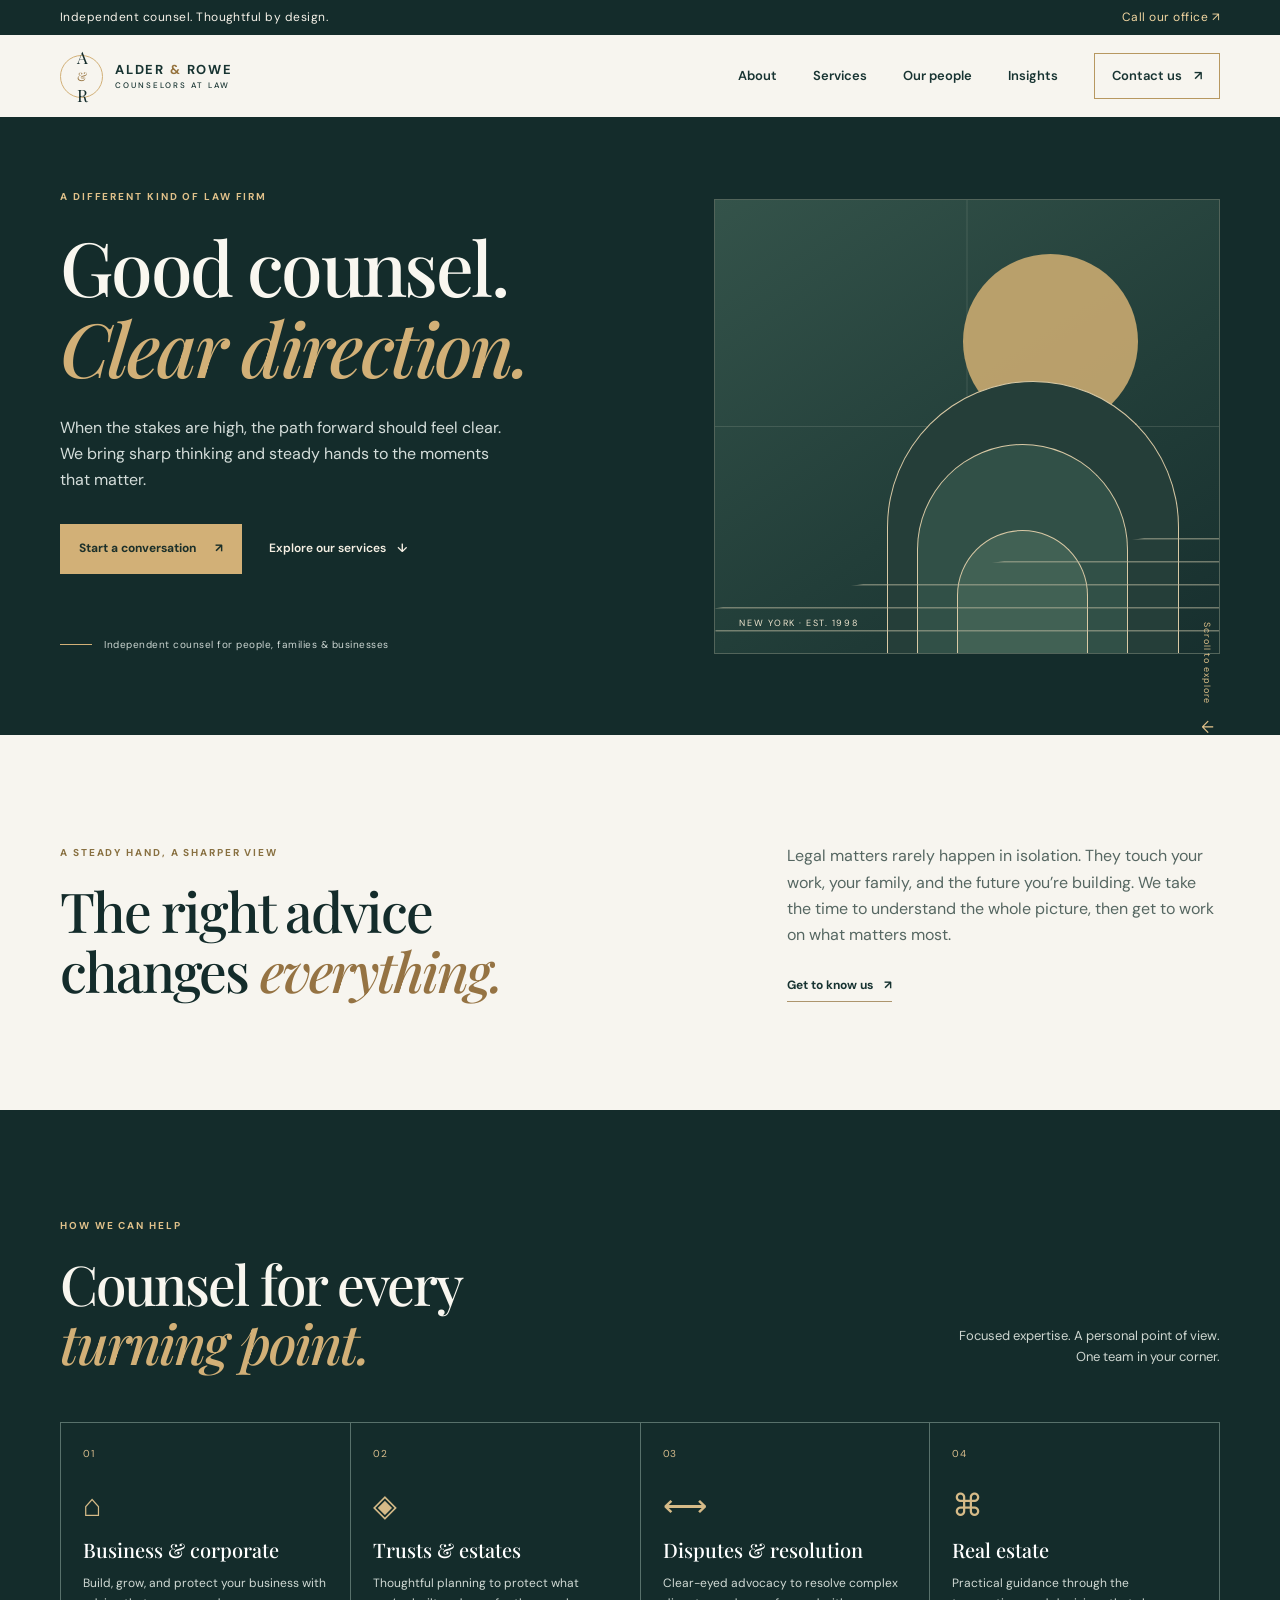
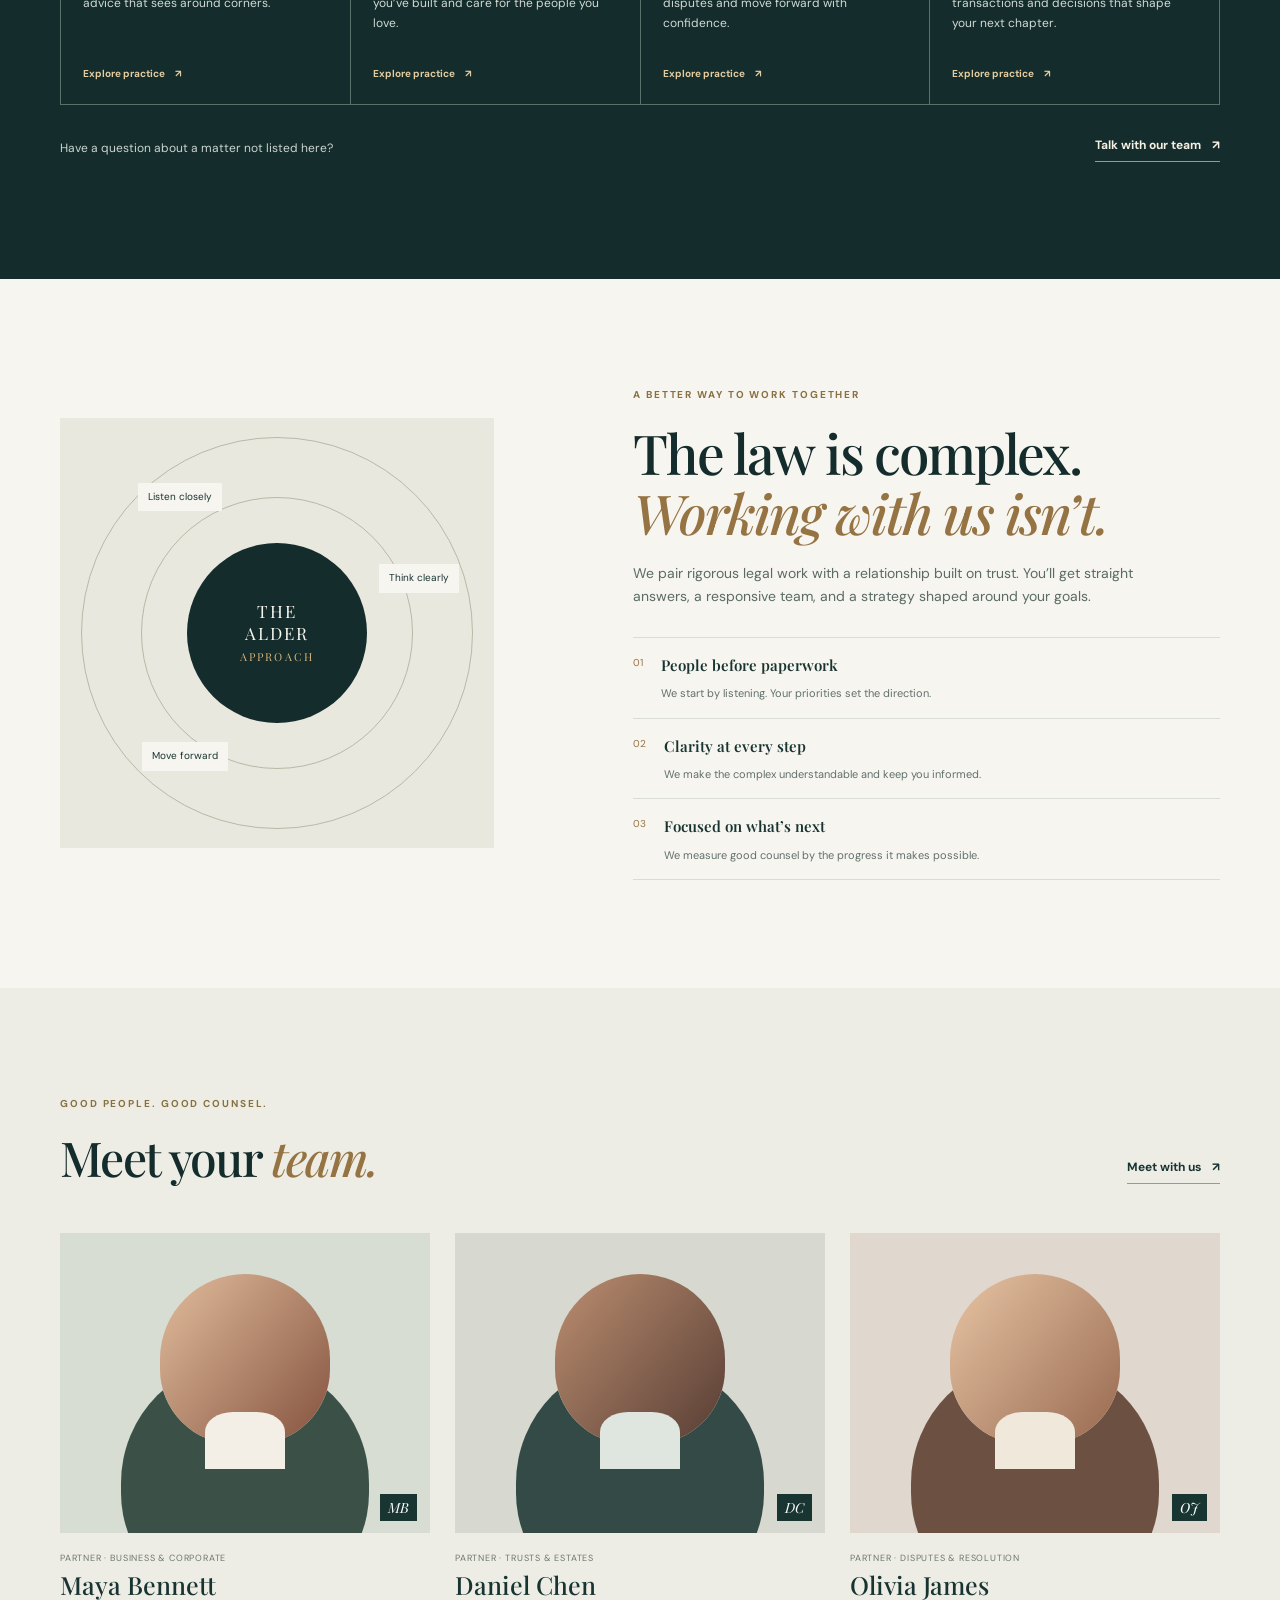
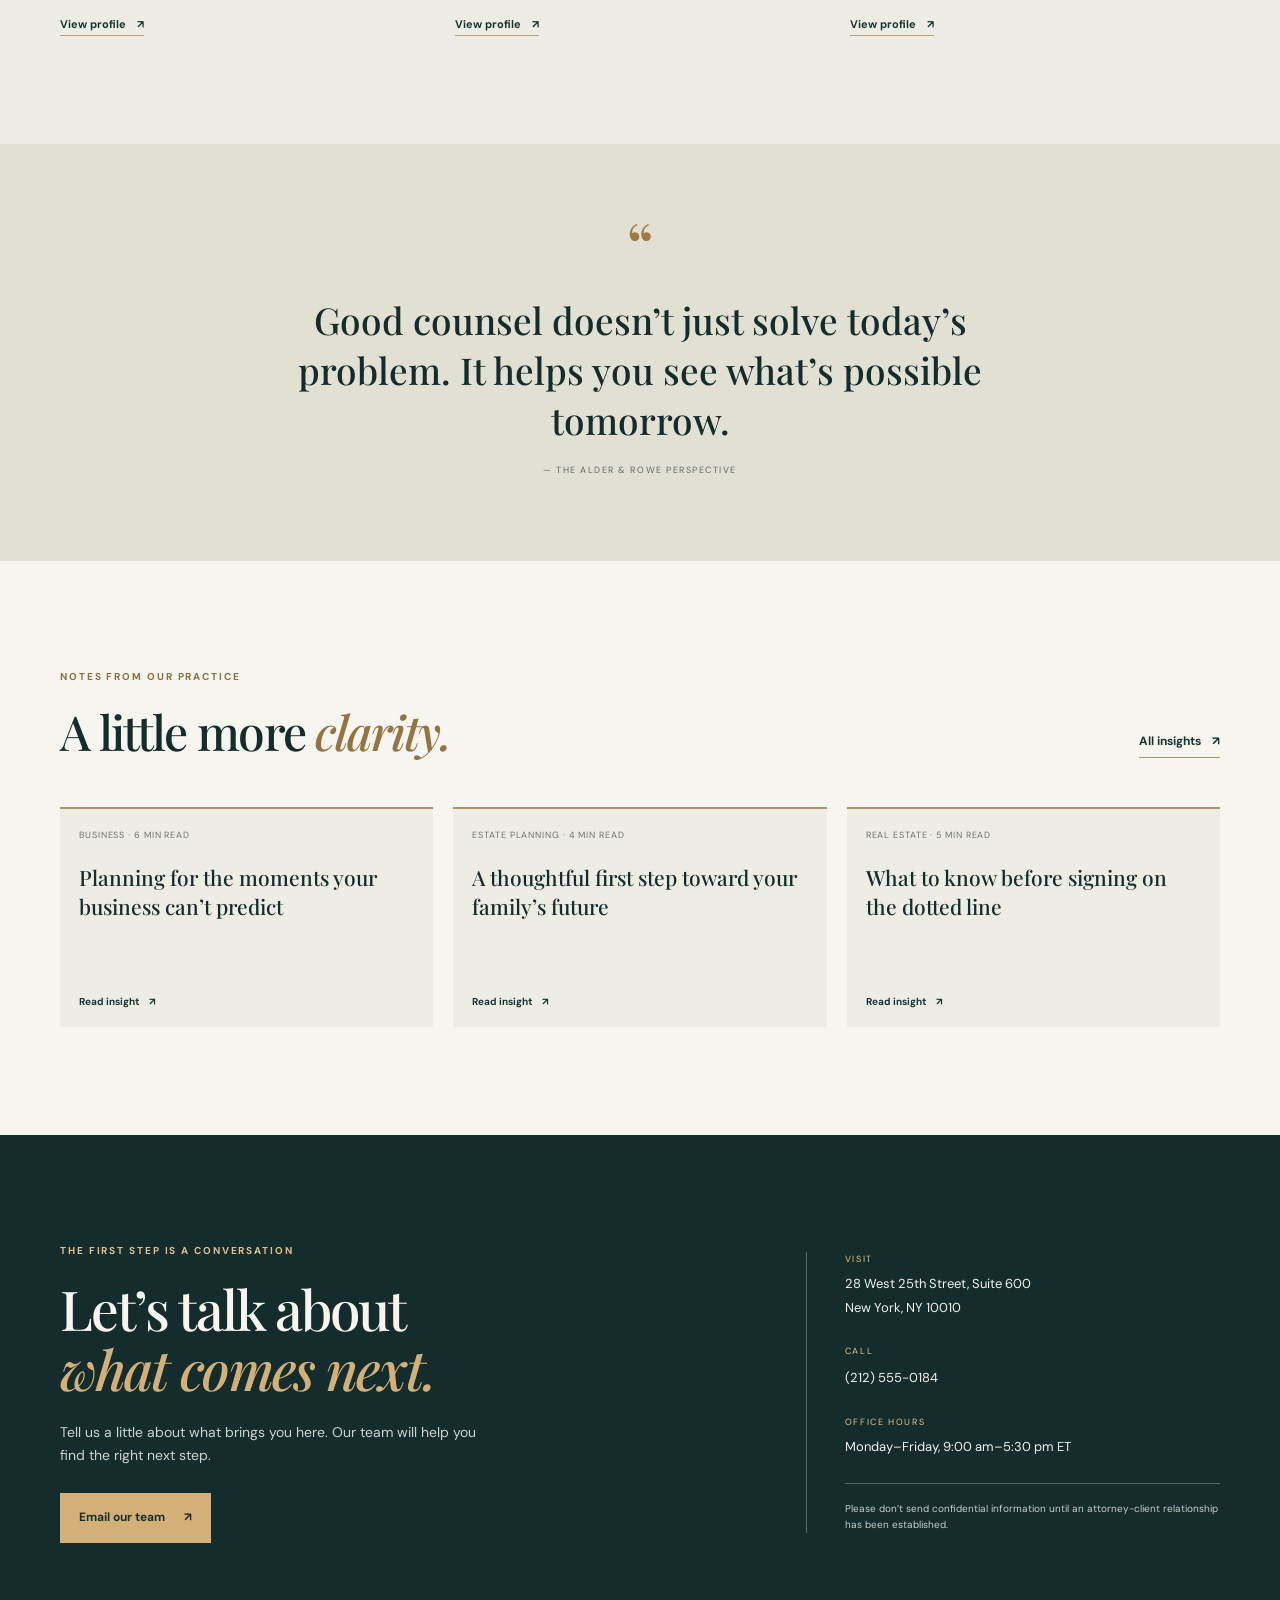
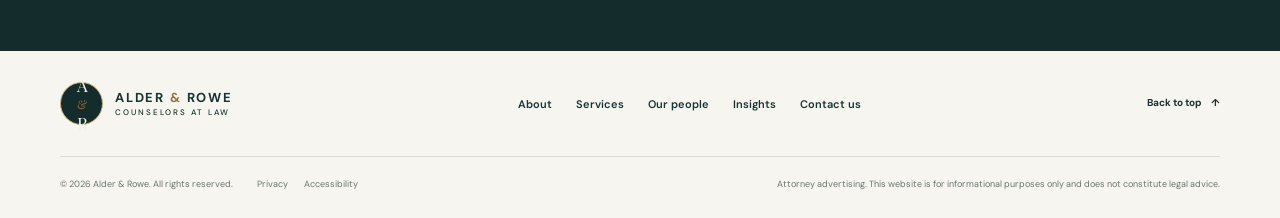
==== index.html @ d783498d "Add files via upload" ====
<!doctype html>
<html lang="en">
<head>
  <meta charset="utf-8">
  <meta name="viewport" content="width=device-width, initial-scale=1">
  <meta name="theme-color" content="#142c2b">
  <meta name="description" content="Alder & Rowe is an independent law firm for people and businesses facing consequential moments.">
  <title>Alder &amp; Rowe | Counsel for what comes next</title>
  <link rel="stylesheet" href="styles.css">
  <script src="script.js" defer></script>
</head>
<body>
  <a class="skip-link" href="#main">Skip to content</a>
  <header class="site-header">
    <div class="topline"><div class="container topline-inner"><span>Independent counsel. Thoughtful by design.</span><a href="tel:+12125550184">Call our office <span aria-hidden="true">↗</span> <span class="sr-only">at (212) 555-0184</span></a></div></div>
    <div class="container nav-wrap">
      <a class="brand" href="#home" aria-label="Alder and Rowe home"><span class="brand-mark" aria-hidden="true">A<span>&amp;</span>R</span><span class="brand-name">ALDER <span>&amp;</span> ROWE<small>COUNSELORS AT LAW</small></span></a>
      <button class="menu-toggle" type="button" aria-expanded="false" aria-controls="primary-nav"><span class="sr-only">Open navigation menu</span><span aria-hidden="true" class="menu-lines"></span></button>
      <nav id="primary-nav" class="primary-nav" aria-label="Main navigation">
        <a href="about.html">About</a><a href="services.html">Services</a><a href="team.html">Our people</a><a href="insights.html">Insights</a><a href="contact.html" class="nav-cta">Contact us <span aria-hidden="true">↗</span></a>
      </nav>
    </div>
  </header>

  <main id="main">
    <section class="hero" id="home" aria-labelledby="hero-title">
      <div class="hero-grain" aria-hidden="true"></div>
      <div class="container hero-grid">
        <div class="hero-copy"><p class="eyebrow light">A different kind of law firm</p><h1 id="hero-title">Good counsel.<br><em>Clear direction.</em></h1><p class="hero-intro">When the stakes are high, the path forward should feel clear. We bring sharp thinking and steady hands to the moments that matter.</p><div class="hero-actions"><a class="button button-gold" href="#contact">Start a conversation <span aria-hidden="true">↗</span></a><a class="text-link light-link" href="#services">Explore our services <span aria-hidden="true">↓</span></a></div><div class="hero-note"><span class="note-rule" aria-hidden="true"></span><span>Independent counsel for people, families &amp; businesses</span></div></div>
        <div class="hero-art" aria-label="Abstract architectural illustration representing a clear path forward" role="img"><div class="art-sun"></div><div class="art-arch arch-one"></div><div class="art-arch arch-two"></div><div class="art-arch arch-three"></div><div class="art-stairs"></div><span class="art-caption">NEW YORK · EST. 1998</span></div>
      </div>
      <a class="scroll-cue" href="#about"><span>Scroll to explore</span><span aria-hidden="true">↓</span></a>
    </section>

    <section class="intro section" id="about" aria-labelledby="about-title"><div class="container intro-grid"><div><p class="eyebrow">A steady hand, a sharper view</p><h2 id="about-title">The right advice changes <em>everything.</em></h2></div><div class="intro-body"><p>Legal matters rarely happen in isolation. They touch your work, your family, and the future you’re building. We take the time to understand the whole picture, then get to work on what matters most.</p><a class="under-link" href="#team">Get to know us <span aria-hidden="true">↗</span></a></div></div></section>

    <section class="services section" id="services" aria-labelledby="services-title"><div class="container"><div class="section-head"><div><p class="eyebrow light">How we can help</p><h2 id="services-title">Counsel for every<br><em>turning point.</em></h2></div><p class="section-side light-muted">Focused expertise. A personal point of view.<br>One team in your corner.</p></div>
      <div class="service-grid">
        <a class="service-card" href="#contact"><span class="service-number">01</span><span class="service-icon" aria-hidden="true">⌂</span><h3>Business &amp; corporate</h3><p>Build, grow, and protect your business with advice that sees around corners.</p><span class="card-link">Explore practice <span aria-hidden="true">↗</span></span></a>
        <a class="service-card" href="#contact"><span class="service-number">02</span><span class="service-icon" aria-hidden="true">◈</span><h3>Trusts &amp; estates</h3><p>Thoughtful planning to protect what you’ve built and care for the people you love.</p><span class="card-link">Explore practice <span aria-hidden="true">↗</span></span></a>
        <a class="service-card" href="#contact"><span class="service-number">03</span><span class="service-icon" aria-hidden="true">⟷</span><h3>Disputes &amp; resolution</h3><p>Clear-eyed advocacy to resolve complex disputes and move forward with confidence.</p><span class="card-link">Explore practice <span aria-hidden="true">↗</span></span></a>
        <a class="service-card" href="#contact"><span class="service-number">04</span><span class="service-icon" aria-hidden="true">⌘</span><h3>Real estate</h3><p>Practical guidance through the transactions and decisions that shape your next chapter.</p><span class="card-link">Explore practice <span aria-hidden="true">↗</span></span></a>
      </div>
      <div class="services-footer"><p>Have a question about a matter not listed here?</p><a class="under-link light-link" href="#contact">Talk with our team <span aria-hidden="true">↗</span></a></div>
    </div></section>

    <section class="approach section" aria-labelledby="approach-title"><div class="container approach-grid"><div class="approach-visual" aria-hidden="true"><div class="approach-circle"><span>THE<br>ALDER<br><em>APPROACH</em></span></div><span class="approach-label label-one">Listen closely</span><span class="approach-label label-two">Think clearly</span><span class="approach-label label-three">Move forward</span></div><div class="approach-copy"><p class="eyebrow">A better way to work together</p><h2 id="approach-title">The law is complex.<br><em>Working with us isn’t.</em></h2><p>We pair rigorous legal work with a relationship built on trust. You’ll get straight answers, a responsive team, and a strategy shaped around your goals.</p><ul class="principles"><li><span>01</span><div><strong>People before paperwork</strong><p>We start by listening. Your priorities set the direction.</p></div></li><li><span>02</span><div><strong>Clarity at every step</strong><p>We make the complex understandable and keep you informed.</p></div></li><li><span>03</span><div><strong>Focused on what’s next</strong><p>We measure good counsel by the progress it makes possible.</p></div></li></ul></div></div></section>

    <section class="team section" id="team" aria-labelledby="team-title"><div class="container"><div class="section-head team-head"><div><p class="eyebrow">Good people. Good counsel.</p><h2 id="team-title">Meet your <em>team.</em></h2></div><a class="under-link" href="#contact">Meet with us <span aria-hidden="true">↗</span></a></div><div class="team-grid">
      <article class="person"><div class="portrait portrait-a" role="img" aria-label="Illustrated portrait of Maya Bennett"><span>MB</span></div><p class="person-role">Partner · Business &amp; Corporate</p><h3>Maya Bennett</h3><a href="mailto:maya@alderrowe.example">View profile <span aria-hidden="true">↗</span></a></article>
      <article class="person"><div class="portrait portrait-b" role="img" aria-label="Illustrated portrait of Daniel Chen"><span>DC</span></div><p class="person-role">Partner · Trusts &amp; Estates</p><h3>Daniel Chen</h3><a href="mailto:daniel@alderrowe.example">View profile <span aria-hidden="true">↗</span></a></article>
      <article class="person"><div class="portrait portrait-c" role="img" aria-label="Illustrated portrait of Olivia James"><span>OJ</span></div><p class="person-role">Partner · Disputes &amp; Resolution</p><h3>Olivia James</h3><a href="mailto:olivia@alderrowe.example">View profile <span aria-hidden="true">↗</span></a></article>
    </div></div></section>

    <section class="quote-band" aria-label="Our perspective"><div class="container quote-inner"><span class="quote-mark" aria-hidden="true">“</span><blockquote>Good counsel doesn’t just solve today’s problem. It helps you see what’s possible tomorrow.</blockquote><p>— THE ALDER &amp; ROWE PERSPECTIVE</p></div></section>

    <section class="insights section" id="insights" aria-labelledby="insights-title"><div class="container"><div class="section-head team-head"><div><p class="eyebrow">Notes from our practice</p><h2 id="insights-title">A little more <em>clarity.</em></h2></div><a class="under-link" href="#contact">All insights <span aria-hidden="true">↗</span></a></div><div class="insight-grid"><article class="insight-card"><span class="insight-tag">BUSINESS · 6 MIN READ</span><h3>Planning for the moments your business can’t predict</h3><a href="#contact" aria-label="Read: Planning for the moments your business can’t predict">Read insight <span aria-hidden="true">↗</span></a></article><article class="insight-card"><span class="insight-tag">ESTATE PLANNING · 4 MIN READ</span><h3>A thoughtful first step toward your family’s future</h3><a href="#contact" aria-label="Read: A thoughtful first step toward your family’s future">Read insight <span aria-hidden="true">↗</span></a></article><article class="insight-card"><span class="insight-tag">REAL ESTATE · 5 MIN READ</span><h3>What to know before signing on the dotted line</h3><a href="#contact" aria-label="Read: What to know before signing on the dotted line">Read insight <span aria-hidden="true">↗</span></a></article></div></div></section>

    <section class="contact section" id="contact" aria-labelledby="contact-title"><div class="container contact-grid"><div><p class="eyebrow light">The first step is a conversation</p><h2 id="contact-title">Let’s talk about<br><em>what comes next.</em></h2><p class="contact-copy">Tell us a little about what brings you here. Our team will help you find the right next step.</p><a class="button button-gold" href="mailto:hello@alderrowe.example">Email our team <span aria-hidden="true">↗</span></a></div><div class="contact-details"><div><span class="detail-label">VISIT</span><address>28 West 25th Street, Suite 600<br>New York, NY 10010</address></div><div><span class="detail-label">CALL</span><a href="tel:+12125550184">(212) 555-0184</a></div><div><span class="detail-label">OFFICE HOURS</span><p>Monday–Friday, 9:00 am–5:30 pm ET</p></div><p class="contact-note">Please don’t send confidential information until an attorney-client relationship has been established.</p></div></div></section>
  </main>

  <footer class="footer"><div class="container footer-main"><a class="brand footer-brand" href="index.html" aria-label="Alder and Rowe home"><span class="brand-mark" aria-hidden="true">A<span>&amp;</span>R</span><span class="brand-name">ALDER <span>&amp;</span> ROWE<small>COUNSELORS AT LAW</small></span></a><nav aria-label="Footer navigation"><a href="about.html">About</a><a href="services.html">Services</a><a href="team.html">Our people</a><a href="insights.html">Insights</a><a href="contact.html">Contact us</a></nav><a class="back-top" href="#home">Back to top <span aria-hidden="true">↑</span></a></div><div class="container footer-bottom"><p>© <span id="year">2026</span> Alder &amp; Rowe. All rights reserved.</p><div><a href="contact.html">Privacy</a><a href="contact.html">Accessibility</a></div><p class="disclaimer">Attorney advertising. This website is for informational purposes only and does not constitute legal advice.</p></div></footer>
</body>
</html>
---- styles.css ----
@import url('https://fonts.googleapis.com/css2?family=DM+Sans:wght@400;500;600;700&family=Playfair+Display:ital,wght@0,500;0,600;0,700;1,500;1,600&display=swap');
:root{--ink:#183432;--deep:#142c2b;--deep2:#1c3a37;--gold:#d2b077;--paper:#f7f5ef;--white:#fff;--muted:#5f716d;--line:#d9ddd5;--serif:'Playfair Display',Georgia,serif;--sans:'DM Sans',Arial,sans-serif;--content:1160px}
*{box-sizing:border-box}html{scroll-behavior:smooth;scroll-padding-top:94px}body{margin:0;background:var(--paper);color:var(--ink);font:16px/1.65 var(--sans);-webkit-font-smoothing:antialiased}a{color:inherit;text-decoration:none}button,a{-webkit-tap-highlight-color:transparent}a:focus-visible,button:focus-visible{outline:3px solid #a57328;outline-offset:4px}::selection{background:#d2b077;color:#142c2b}.container{width:min(var(--content),calc(100% - 64px));margin-inline:auto}.sr-only{position:absolute;width:1px;height:1px;padding:0;margin:-1px;overflow:hidden;clip:rect(0,0,0,0);white-space:nowrap;border:0}.skip-link{position:fixed;top:8px;left:8px;z-index:100;background:#fff;color:var(--deep);padding:12px 18px;transform:translateY(-150%);font-weight:700}.skip-link:focus{transform:none}
.site-header{position:relative;z-index:5;background:var(--paper)}.topline{background:var(--deep);color:#f5f1e8;font-size:12px;letter-spacing:.04em}.topline-inner{min-height:35px;display:flex;align-items:center;justify-content:space-between}.topline a{color:#f0d5a0}.nav-wrap{display:flex;align-items:center;justify-content:space-between;min-height:82px}.brand{display:flex;align-items:center;gap:12px}.brand-mark{width:43px;height:43px;border:1px solid var(--gold);border-radius:50%;display:grid;place-content:center;font:17px var(--serif);color:var(--deep);letter-spacing:-2px}.brand-mark span{color:#96733e;font-size:12px}.brand-name{font-size:13px;letter-spacing:.14em;font-weight:700;line-height:1.4}.brand-name>span{color:#96733e}.brand-name small{display:block;font-size:8px;letter-spacing:.25em;font-weight:500}.primary-nav{display:flex;align-items:center;gap:36px;font-size:13px;font-weight:600}.primary-nav a:not(.nav-cta):hover,.footer nav a:hover,.footer-bottom a:hover{color:#866431}.nav-cta{border:1px solid #b79860;padding:11px 17px}.nav-cta span{margin-left:9px}.menu-toggle{display:none}
.hero{position:relative;overflow:hidden;background:var(--deep);color:#f9f7f0;min-height:610px}.hero-grid{min-height:610px;display:grid;grid-template-columns:1fr .9fr;align-items:center;gap:8%}.hero-copy{padding:72px 0 82px;position:relative;z-index:1}.eyebrow{margin:0 0 20px;text-transform:uppercase;letter-spacing:.19em;font-size:10px;font-weight:700;color:#887041}.eyebrow.light{color:#e0c18a}.hero h1,.section h2,.contact h2{font:500 clamp(44px,6vw,75px)/1.08 var(--serif);letter-spacing:-.035em;margin:0}.hero h1 em,.section h2 em,.contact h2 em{color:var(--gold);font-weight:500}.hero-intro{max-width:450px;color:#d4ddda;font-size:16px;margin:27px 0 30px}.hero-actions{display:flex;align-items:center;gap:27px;flex-wrap:wrap}.button{min-height:50px;padding:13px 19px;display:inline-flex;align-items:center;justify-content:center;gap:19px;font-size:12px;font-weight:700;transition:transform .2s,background .2s}.button:hover{transform:translateY(-2px)}.button-gold{background:var(--gold);color:#1c302a}.button-gold:hover{background:#e1c791}.text-link{font-size:12px;font-weight:600}.text-link span,.under-link span{margin-left:8px}.light-link{color:#f6f0e4}.hero-note{display:flex;align-items:center;gap:12px;margin-top:63px;font-size:10px;color:#ccd6d2;letter-spacing:.05em}.note-rule{width:32px;height:1px;background:var(--gold)}.hero-art{height:455px;position:relative;overflow:hidden;background:linear-gradient(147deg,#34534a,#223e39 58%,#172f2e);border:1px solid #52645a}.hero-art:before{content:"";position:absolute;inset:0;background:linear-gradient(90deg,transparent 49.8%,#bac2b3 50%,transparent 50.2%),linear-gradient(0deg,transparent 49.8%,#bac2b3 50%,transparent 50.2%);opacity:.18}.art-sun{position:absolute;width:175px;height:175px;border-radius:50%;background:#c9aa71;right:16%;top:12%;opacity:.9}.art-arch{position:absolute;bottom:-12%;border:1px solid #d9c9a5;border-bottom:0;border-radius:180px 180px 0 0}.arch-one{width:58%;height:72%;right:8%;background:#253e39}.arch-two{width:42%;height:58%;right:18%;background:#315047}.arch-three{width:26%;height:39%;right:26%;background:#416154}.art-stairs{position:absolute;bottom:0;left:0;width:100%;height:28%;background:repeating-linear-gradient(0deg,transparent 0 21px,#b8b69d 22px 23px);clip-path:polygon(0 65%,100% 0,100% 100%,0 100%);opacity:.55}.art-caption{position:absolute;bottom:22px;left:24px;font-size:9px;letter-spacing:.17em;color:#eee5cf}.scroll-cue{position:absolute;right:calc((100% - min(var(--content),calc(100% - 64px)))/2);bottom:0;display:flex;gap:16px;align-items:center;writing-mode:vertical-rl;font-size:9px;letter-spacing:.1em;color:#e0c18a}.scroll-cue span:last-child{font-size:16px}
.section{padding:108px 0}.intro-grid{display:grid;grid-template-columns:1fr .75fr;gap:13%;align-items:center}.section h2,.contact h2{font-size:clamp(36px,4.4vw,55px);color:var(--deep)}.intro h2{max-width:520px}.intro h2 em,.approach h2 em,.team h2 em,.insights h2 em{color:#957343}.intro-body p{color:#566762;margin:0 0 22px;max-width:480px}.under-link{display:inline-block;border-bottom:1px solid #ad956d;padding-bottom:5px;font-size:12px;font-weight:700}.under-link:hover{color:#805c27}.services{background:var(--deep);color:#f8f6ef}.section-head{display:flex;justify-content:space-between;align-items:end;margin-bottom:49px}.services h2{color:#f8f6ef}.section-side{font-size:13px;text-align:right;margin:0 0 5px}.light-muted{color:#ced6d0}.service-grid{display:grid;grid-template-columns:repeat(4,1fr);border-top:1px solid #58716b;border-left:1px solid #58716b}.service-card{min-height:282px;padding:23px 22px 21px;border-right:1px solid #58716b;border-bottom:1px solid #58716b;display:flex;flex-direction:column;transition:background .2s}.service-card:hover{background:#1b3b37}.service-number{font-size:10px;color:#d9bd8d;letter-spacing:.08em}.service-icon{font:31px var(--serif);color:#d6bb88;margin:20px 0 13px}.service-card h3{font:500 20px/1.3 var(--serif);margin:0 0 11px;color:#fff}.service-card p{font-size:12px;line-height:1.65;color:#d1dad5;margin:0 0 18px}.card-link{margin-top:auto;font-size:10px;font-weight:700;color:#e3cc9f}.card-link span{margin-left:8px}.services-footer{display:flex;align-items:center;justify-content:space-between;padding-top:22px}.services-footer p{font-size:12px;color:#cbd5d0}.approach-grid{display:grid;grid-template-columns:.85fr 1.15fr;gap:12%;align-items:center}.approach-visual{height:430px;position:relative;display:grid;place-items:center;background:#e9e8de;overflow:hidden}.approach-visual:before,.approach-visual:after{content:"";position:absolute;width:390px;height:390px;border:1px solid #b7b9a7;border-radius:50%}.approach-visual:after{width:270px;height:270px}.approach-circle{width:180px;height:180px;border-radius:50%;background:var(--deep);color:#f8f6ef;display:grid;place-items:center;text-align:center;font:17px/1.25 var(--serif);letter-spacing:.12em;z-index:1}.approach-circle em{font-size:11px;letter-spacing:.2em;color:var(--gold);font-style:normal}.approach-label{position:absolute;background:var(--paper);padding:6px 10px;font-size:10px;z-index:2}.label-one{top:15%;left:18%}.label-two{top:34%;right:8%}.label-three{bottom:18%;left:19%}.approach-copy>p:not(.eyebrow){color:#5a6b66;font-size:14px;max-width:500px;margin:20px 0 29px}.principles{padding:0;margin:0;list-style:none;border-top:1px solid var(--line)}.principles li{display:flex;gap:18px;padding:15px 0;border-bottom:1px solid var(--line)}.principles li>span{font-size:10px;color:#967343;padding-top:2px}.principles strong{font:600 15px var(--serif)}.principles p{font-size:11px;color:#61716c;margin:5px 0 0}.team{background:#eeede5}.team-head{align-items:end}.team-head h2{font-size:48px}.team-grid{display:grid;grid-template-columns:repeat(3,1fr);gap:25px}.portrait{height:300px;position:relative;overflow:hidden;display:grid;place-items:center}.portrait:before{content:"";position:absolute;width:170px;height:170px;left:calc(50% - 85px);top:41px;border-radius:50% 50% 44% 44%;background:linear-gradient(135deg,#ddb796,#9a6850);box-shadow:0 124px 0 39px #28403c}.portrait:after{content:"";position:absolute;width:80px;height:57px;left:calc(50% - 40px);top:179px;border-radius:35% 35% 0 0;background:#f0e2d1}.portrait span{position:absolute;bottom:12px;right:13px;font:italic 14px var(--serif);z-index:1;color:#fff;background:#193532;padding:4px 8px}.portrait-a{background:#d7ddd3}.portrait-a:before{background:linear-gradient(130deg,#e2bd9d,#84523e);box-shadow:0 124px 0 39px #3b5148}.portrait-a:after{background:#f3eee6}.portrait-b{background:#d7d8cf}.portrait-b:before{background:linear-gradient(130deg,#bc8e70,#573d34);box-shadow:0 124px 0 39px #344a46}.portrait-b:after{background:#dfe5df}.portrait-c{background:#e0d8ce}.portrait-c:before{background:linear-gradient(130deg,#e7c4a4,#98694f);box-shadow:0 124px 0 39px #6c5143}.portrait-c:after{background:#f1e8dc}.person-role{margin:18px 0 2px;text-transform:uppercase;font-size:9px;letter-spacing:.09em;color:#6b7770}.person h3{font:500 25px var(--serif);margin:0 0 9px}.person>a{font-size:11px;font-weight:700;border-bottom:1px solid #b7a27e;padding-bottom:4px}.person>a span{padding-left:8px}.quote-band{background:#e2dfd3;padding:74px 0;text-align:center}.quote-inner{max-width:760px}.quote-mark{font:68px/.8 var(--serif);color:#9d7a43}.quote-band blockquote{font:500 clamp(25px,3vw,37px)/1.35 var(--serif);margin:13px auto 19px;color:var(--deep)}.quote-band p{font-size:9px;letter-spacing:.17em;color:#5a6d65}.insight-grid{display:grid;grid-template-columns:repeat(3,1fr);gap:20px}.insight-card{min-height:220px;border-top:2px solid #ad956d;padding:19px 19px 16px;background:#eeede5;display:flex;flex-direction:column}.insight-tag{font-size:9px;letter-spacing:.1em;color:#69766e}.insight-card h3{font:500 21px/1.35 var(--serif);margin:21px 0;color:var(--deep)}.insight-card a{font-size:10px;font-weight:700;margin-top:auto}.insight-card a span{padding-left:8px}.contact{background:var(--deep);color:#f7f5ee}.contact-grid{display:grid;grid-template-columns:1.15fr .85fr;gap:16%;align-items:center}.contact h2{color:#f7f5ee}.contact-copy{max-width:420px;color:#ccd5d0;font-size:14px;margin:23px 0 26px}.contact-details{border-left:1px solid #536b64;padding-left:38px}.contact-details>div{margin:0 0 25px}.detail-label{display:block;color:#e1c28c;font-size:9px;letter-spacing:.18em;margin-bottom:5px}.contact-details address,.contact-details p,.contact-details a{font-style:normal;color:#f4f3eb;font-size:13px;line-height:1.8}.contact-details p{margin:0}.contact-note{border-top:1px solid #536b64;padding-top:17px!important;color:#c5d0c9!important;font-size:10px!important;line-height:1.6!important}.footer{background:#f7f5ef}.footer-main{min-height:106px;display:flex;align-items:center;justify-content:space-between;border-bottom:1px solid var(--line)}.footer-brand .brand-mark{background:var(--deep);color:#f5f0e6}.footer nav{display:flex;gap:24px;font-size:11px;font-weight:600}.back-top{font-size:10px;font-weight:700}.back-top span{padding-left:7px}.footer-bottom{padding:20px 0 26px;display:flex;align-items:center;gap:24px;flex-wrap:wrap;font-size:9px;color:#68756e}.footer-bottom p{margin:0}.footer-bottom>div{display:flex;gap:16px}.disclaimer{margin-left:auto!important;text-align:right;max-width:470px}
@media(max-width:900px){.container{width:min(100% - 44px,var(--content))}.primary-nav{gap:19px}.hero-grid{gap:5%}.hero-art{height:390px}.service-grid{grid-template-columns:repeat(2,1fr)}.approach-grid{gap:7%}.team-grid{gap:16px}.portrait{height:250px}.contact-grid{gap:8%}.footer nav{gap:14px}.scroll-cue{right:22px}}
@media(max-width:700px){html{scroll-padding-top:74px}.container{width:calc(100% - 40px)}.topline-inner{min-height:32px;font-size:10px}.nav-wrap{min-height:70px}.brand-mark{width:38px;height:38px}.menu-toggle{display:grid;place-items:center;width:44px;height:44px;border:1px solid #a9946d;background:transparent;color:var(--deep);cursor:pointer}.menu-lines,.menu-lines:before,.menu-lines:after{display:block;width:18px;height:2px;background:currentColor;position:relative}.menu-lines:before,.menu-lines:after{content:"";position:absolute;left:0}.menu-lines:before{top:-6px}.menu-lines:after{top:6px}.menu-toggle[aria-expanded=true] .menu-lines{background:transparent}.menu-toggle[aria-expanded=true] .menu-lines:before{top:0;transform:rotate(45deg)}.menu-toggle[aria-expanded=true] .menu-lines:after{top:0;transform:rotate(-45deg)}.primary-nav{display:none;position:absolute;top:100%;left:0;right:0;background:var(--paper);padding:15px 20px 22px;box-shadow:0 10px 15px #142c2b20;align-items:stretch;gap:0}.primary-nav.open{display:flex;flex-direction:column}.primary-nav a{padding:12px 5px;border-bottom:1px solid var(--line)}.primary-nav .nav-cta{border:1px solid #b79860;padding:11px 13px;margin-top:12px}.hero{min-height:auto}.hero-grid{display:flex;flex-direction:column;align-items:stretch;gap:0;padding-bottom:44px}.hero-copy{padding:65px 0 32px}.hero h1{font-size:clamp(47px,12vw,67px)}.hero-intro{font-size:14px;max-width:440px}.hero-note{margin-top:38px}.hero-art{height:300px;margin-right:13px}.scroll-cue{display:none}.section{padding:74px 0}.intro-grid,.approach-grid,.contact-grid{grid-template-columns:1fr;gap:30px}.intro h2{max-width:430px}.section-head{align-items:start;gap:18px;flex-direction:column;margin-bottom:35px}.section-side{text-align:left}.service-grid{grid-template-columns:1fr 1fr}.service-card{min-height:260px;padding:18px 14px}.service-card h3{font-size:18px}.service-card p{font-size:11px}.services-footer{align-items:flex-start;gap:12px;flex-direction:column}.approach-visual{height:320px}.approach-visual:before{width:320px;height:320px}.approach-visual:after{width:230px;height:230px}.approach-circle{width:155px;height:155px}.approach-copy h2 br{display:none}.team-head{flex-direction:row;align-items:end}.team-head h2{font-size:39px}.team-grid{grid-template-columns:1fr;gap:30px}.portrait{height:320px}.person-role{margin-top:13px}.quote-band{padding:55px 0}.insight-grid{grid-template-columns:1fr}.insight-card{min-height:190px}.contact-details{padding-left:20px}.footer-main{padding:24px 0;align-items:flex-start;gap:22px;flex-wrap:wrap}.footer nav{order:3;width:100%;display:grid;grid-template-columns:repeat(3,1fr);gap:14px}.back-top{margin-left:auto}.footer-bottom{gap:12px}.disclaimer{margin-left:0!important;text-align:left;max-width:none;width:100%}}
@media(max-width:390px){.topline-inner>span{max-width:195px}.brand-name{font-size:11px}.hero-actions{gap:18px}.button{padding:12px 14px}.service-grid{grid-template-columns:1fr}.service-card{min-height:220px}.team-head{flex-direction:column;align-items:flex-start}.portrait{height:270px}}
@media(prefers-reduced-motion:reduce){*,*::before,*::after{scroll-behavior:auto!important;animation-duration:.01ms!important;animation-iteration-count:1!important;transition-duration:.01ms!important}}
.page-hero{background:var(--deep);color:#f8f6ef;padding:76px 0 82px;position:relative;overflow:hidden}.page-hero:after{content:"";position:absolute;width:380px;height:380px;border:1px solid #52645a;border-radius:50%;right:8%;top:-115px;box-shadow:0 0 0 45px #142c2b,0 0 0 46px #52645a,0 0 0 90px #142c2b,0 0 0 91px #52645a;opacity:.6}.page-hero-inner{position:relative;z-index:1}.page-hero h1{font:500 clamp(43px,6vw,70px)/1.08 var(--serif);letter-spacing:-.03em;margin:0;max-width:750px}.page-hero h1 em{color:var(--gold);font-weight:500}.page-hero-inner>p:last-child{font-size:15px;color:#d4ddda;max-width:540px;margin:20px 0 0}.page-content{padding-top:85px}.page-lead{display:grid;grid-template-columns:.8fr 1fr 1.2fr;gap:32px;margin-bottom:54px;align-items:start}.page-lead .eyebrow{margin-top:10px}.page-lead h2{font:500 clamp(30px,3.6vw,43px)/1.15 var(--serif);letter-spacing:-.025em;margin:0;color:var(--deep)}.page-lead h2 em{color:#957343}.page-lead>div p{font-size:13px;color:#566762;margin:0 0 14px}.detail-grid{display:grid;grid-template-columns:repeat(3,1fr);gap:18px;margin-bottom:66px}.detail-card{padding:25px 24px 28px;background:#eeede5;border-top:2px solid #ad956d}.detail-number{font-size:10px;letter-spacing:.1em;color:#8d6b3a}.detail-card h3,.contact-methods h3{font:500 22px var(--serif);margin:17px 0 9px}.detail-card p{font-size:12px;color:#596a64;margin:0}.page-callout{background:var(--deep);color:#f8f6ef;padding:34px 38px;display:flex;align-items:center;justify-content:space-between;gap:25px;margin-top:66px}.page-callout .eyebrow{margin-bottom:10px}.page-callout h2{font:500 clamp(26px,3.4vw,37px)/1.2 var(--serif);margin:0;color:#f8f6ef}.practice-list{border-top:1px solid #c9cfc7}.practice-row{display:grid;grid-template-columns:42px 1fr auto;gap:23px;padding:29px 0;border-bottom:1px solid #c9cfc7;align-items:start}.practice-row h3{font:500 25px var(--serif);color:var(--deep);margin:0 0 10px}.practice-row p,.practice-row li{font-size:12px;color:#596a64}.practice-row p{max-width:720px;margin:0 0 10px}.practice-row ul{margin:0;padding-left:18px;columns:2;max-width:760px}.practice-row li{padding:3px 10px 3px 0}.practice-row .under-link{margin-top:4px;white-space:nowrap}.practice-note{margin:26px 0 0;color:#596a64;font-size:11px}.team-detail-grid{display:grid;grid-template-columns:1fr 1fr;gap:45px 28px}.team-detail{display:grid;grid-template-columns:.82fr 1.18fr;gap:22px;align-items:start}.team-detail .portrait{height:250px}.team-detail-copy .person-role{margin-top:3px}.team-detail-copy h3{font:500 25px var(--serif);margin:5px 0 12px}.team-detail-copy>p:not(.person-role){font-size:11px;color:#596a64;margin:0 0 12px}.team-detail-copy .under-link{margin-top:4px}.article-list{border-top:1px solid #c9cfc7}.insight-article{padding:31px 0 35px;border-bottom:1px solid #c9cfc7;max-width:870px}.article-meta{display:flex;justify-content:space-between;color:#6b7770;font-size:9px;letter-spacing:.12em}.article-article h3,.insight-article h3{font:500 clamp(23px,3vw,32px)/1.3 var(--serif);color:var(--deep);margin:16px 0}.insight-article p{font-size:13px;line-height:1.8;color:#566762;max-width:780px}.insight-article .under-link{margin-top:6px}.contact-page-grid{display:grid;grid-template-columns:1.1fr .9fr;gap:12%;align-items:start}.contact-methods article{padding:0 0 20px;margin:0 0 20px;border-bottom:1px solid #c9cfc7}.contact-methods h3{margin:7px 0}.contact-methods p,.contact-methods address{font-style:normal;font-size:12px;line-height:1.8;color:#596a64;margin:0}.contact-methods a{text-decoration:underline;text-underline-offset:3px}.contact-aside{background:var(--deep);color:#f8f6ef;padding:28px 30px}.contact-aside .eyebrow{margin-bottom:10px}.contact-aside h3{font:500 27px var(--serif);margin:0 0 15px}.contact-aside ol{padding-left:19px;margin:0}.contact-aside li,.contact-aside>p:last-child{font-size:11px;color:#d4ddda;padding:0 0 11px 4px}.contact-aside>p:last-child{border-top:1px solid #536b64;padding-top:14px;margin-bottom:0}
@media(max-width:800px){.page-lead{grid-template-columns:.7fr 1.3fr;gap:17px 24px}.page-lead .eyebrow{grid-column:1/-1;margin:0}.page-lead h2{font-size:36px}.page-lead>div p{font-size:12px}.team-detail-grid{grid-template-columns:1fr}.team-detail{grid-template-columns:.7fr 1.3fr}.page-hero:after{right:-120px}}
@media(max-width:600px){.page-hero{padding:58px 0 63px}.page-hero:after{width:260px;height:260px;right:-145px;top:-75px}.page-hero-inner>p:last-child{font-size:13px;max-width:320px}.page-content{padding-top:60px}.page-lead{grid-template-columns:1fr;gap:15px;margin-bottom:35px}.page-lead .eyebrow{grid-column:auto}.page-lead h2{font-size:34px}.page-lead>div p{font-size:12px}.detail-grid{grid-template-columns:1fr;gap:12px;margin-bottom:42px}.detail-card{padding:20px}.detail-card h3{margin:10px 0 6px}.page-callout{align-items:flex-start;flex-direction:column;padding:26px 22px;margin-top:45px}.practice-row{grid-template-columns:25px 1fr;gap:12px;padding:23px 0}.practice-row h3{font-size:22px}.practice-row .under-link{grid-column:2;margin-top:5px}.practice-row ul{columns:1}.team-detail{grid-template-columns:1fr;gap:14px}.team-detail .portrait{height:270px}.team-detail-copy h3{font-size:23px}.contact-page-grid{grid-template-columns:1fr;gap:25px}.contact-aside{padding:23px}.article-meta{font-size:8px}}
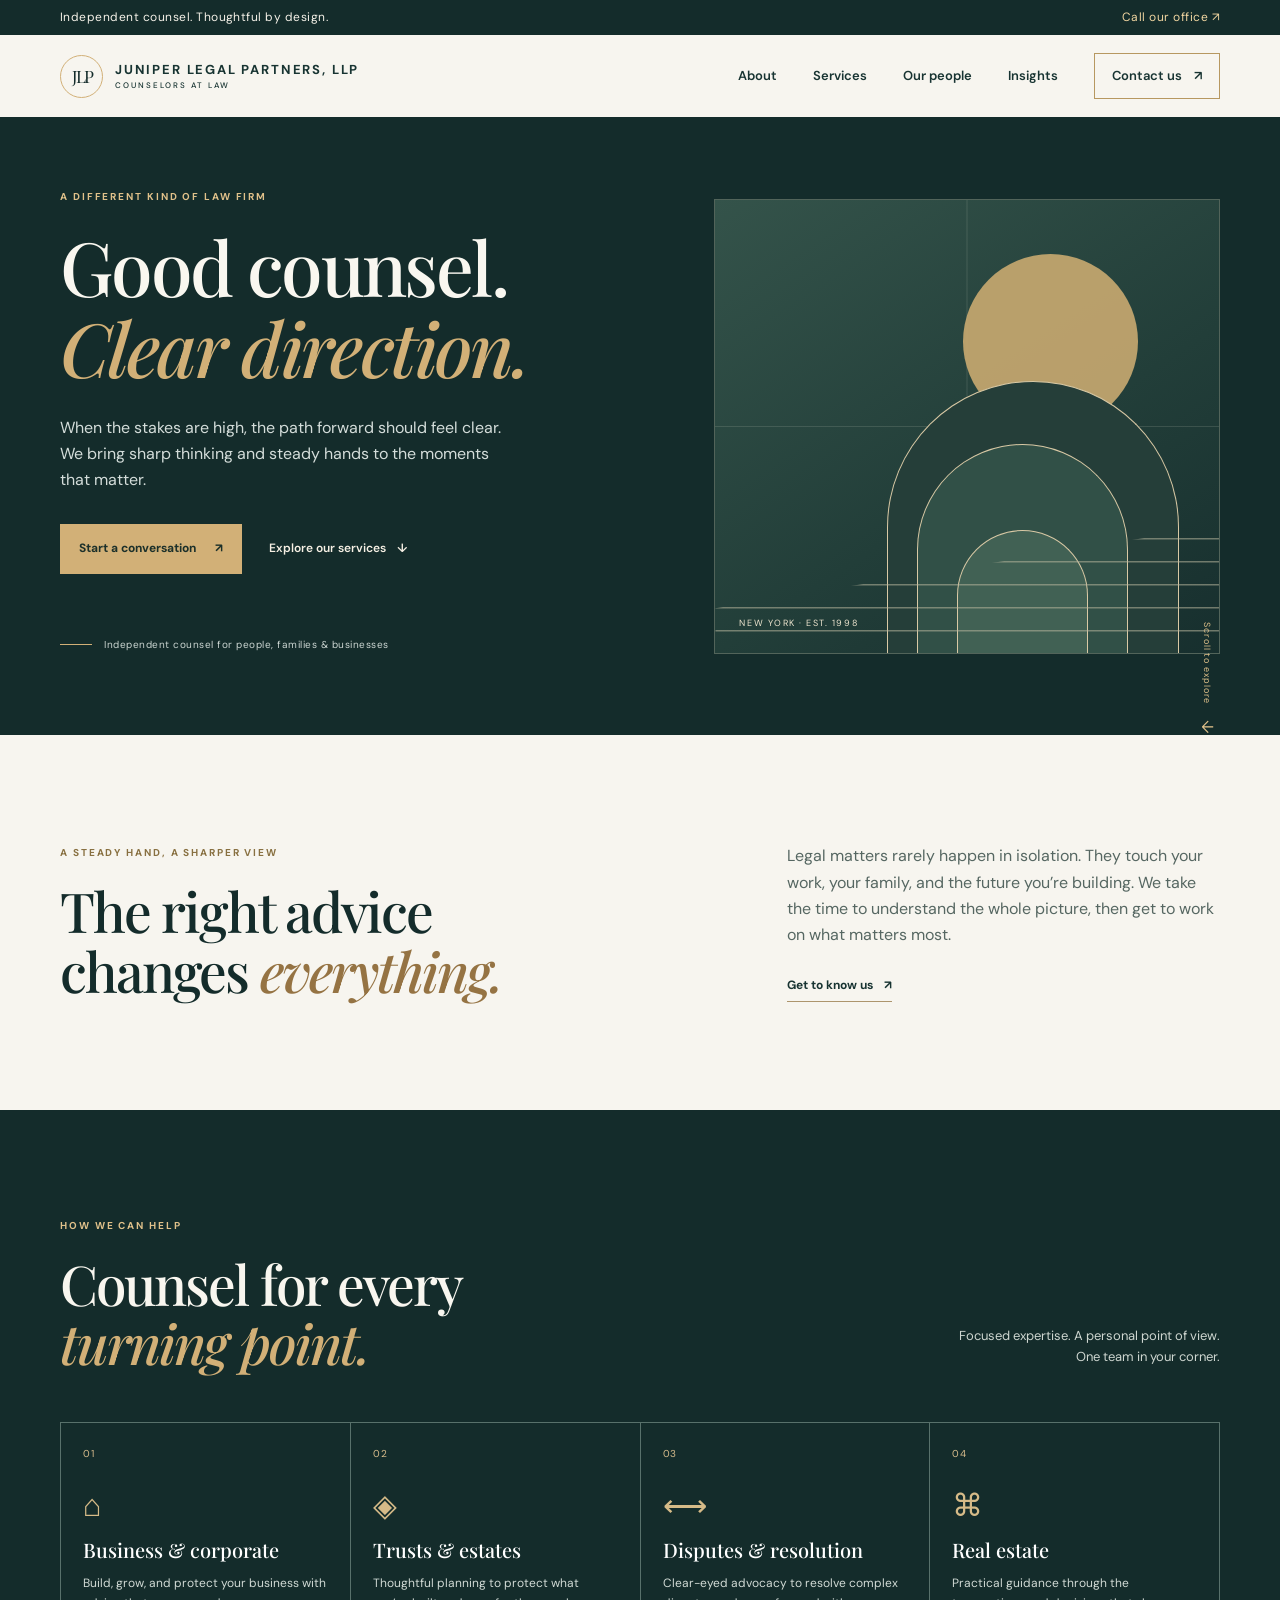
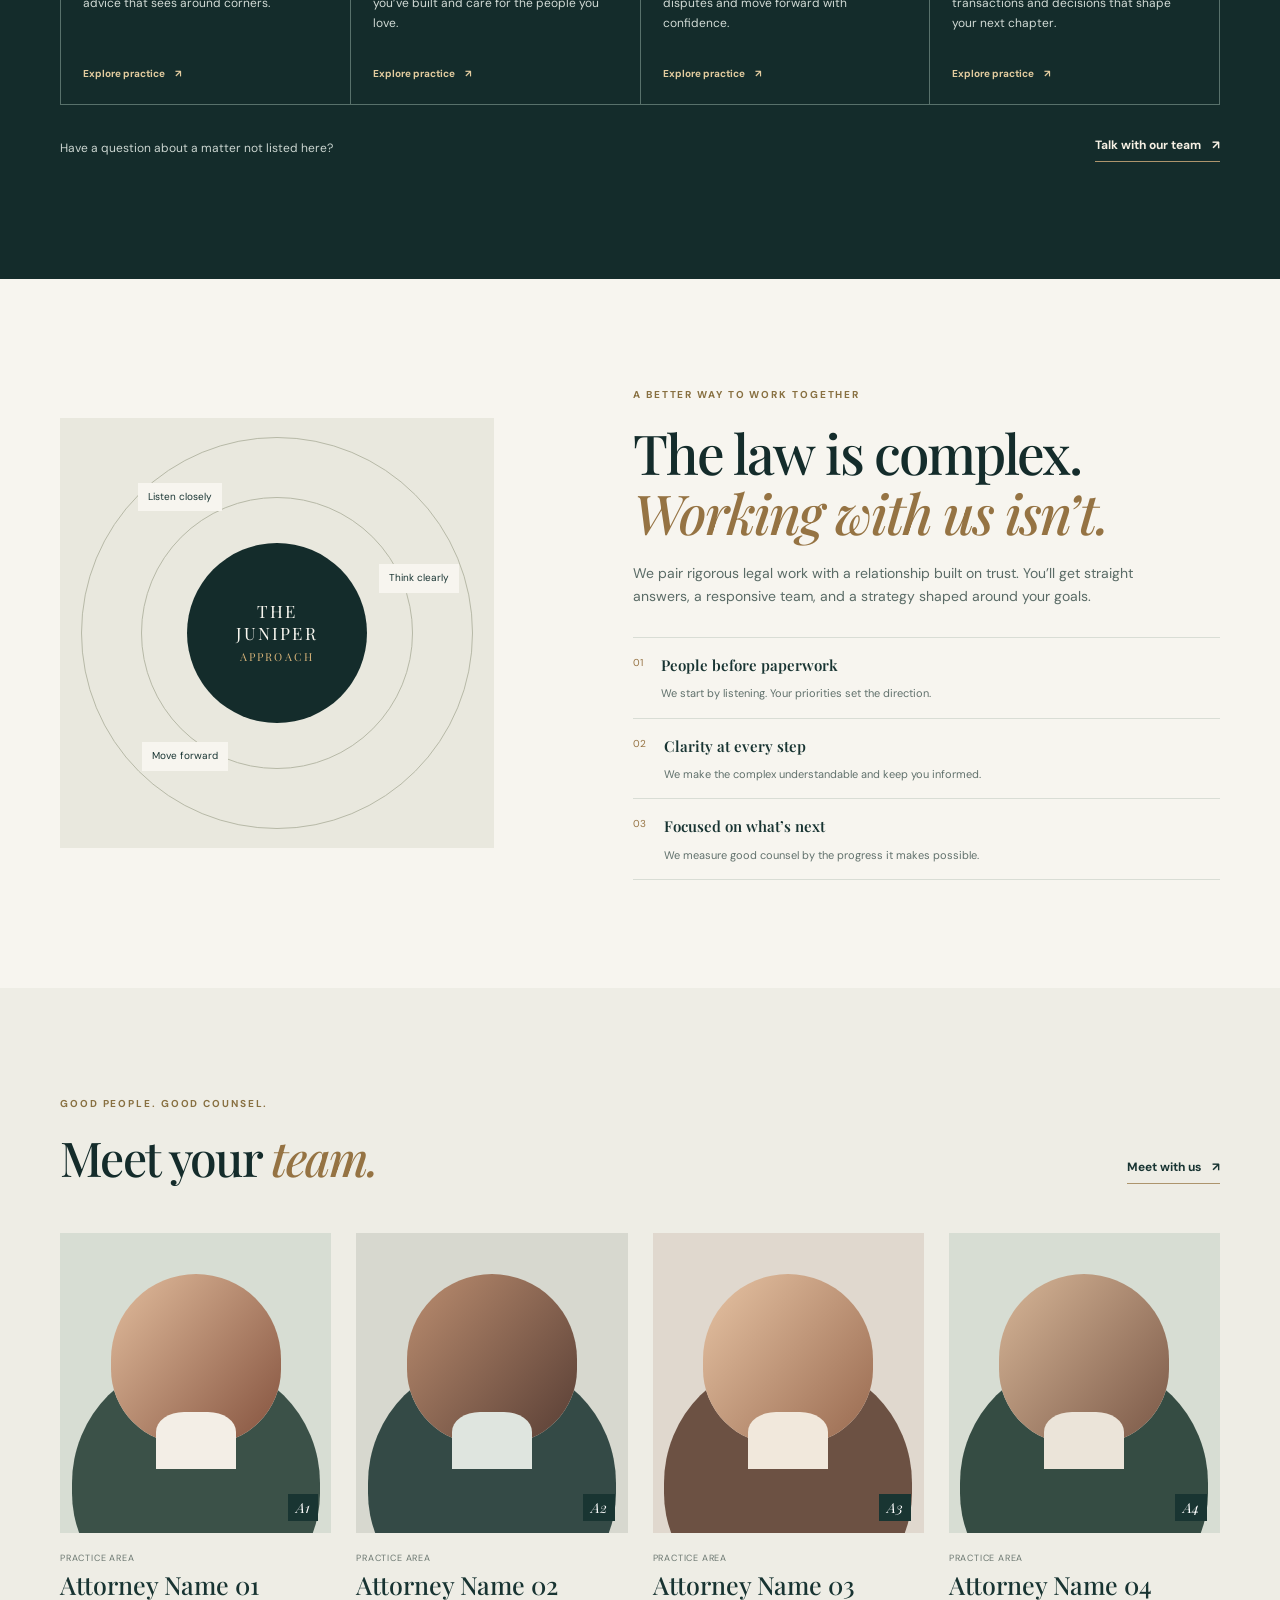
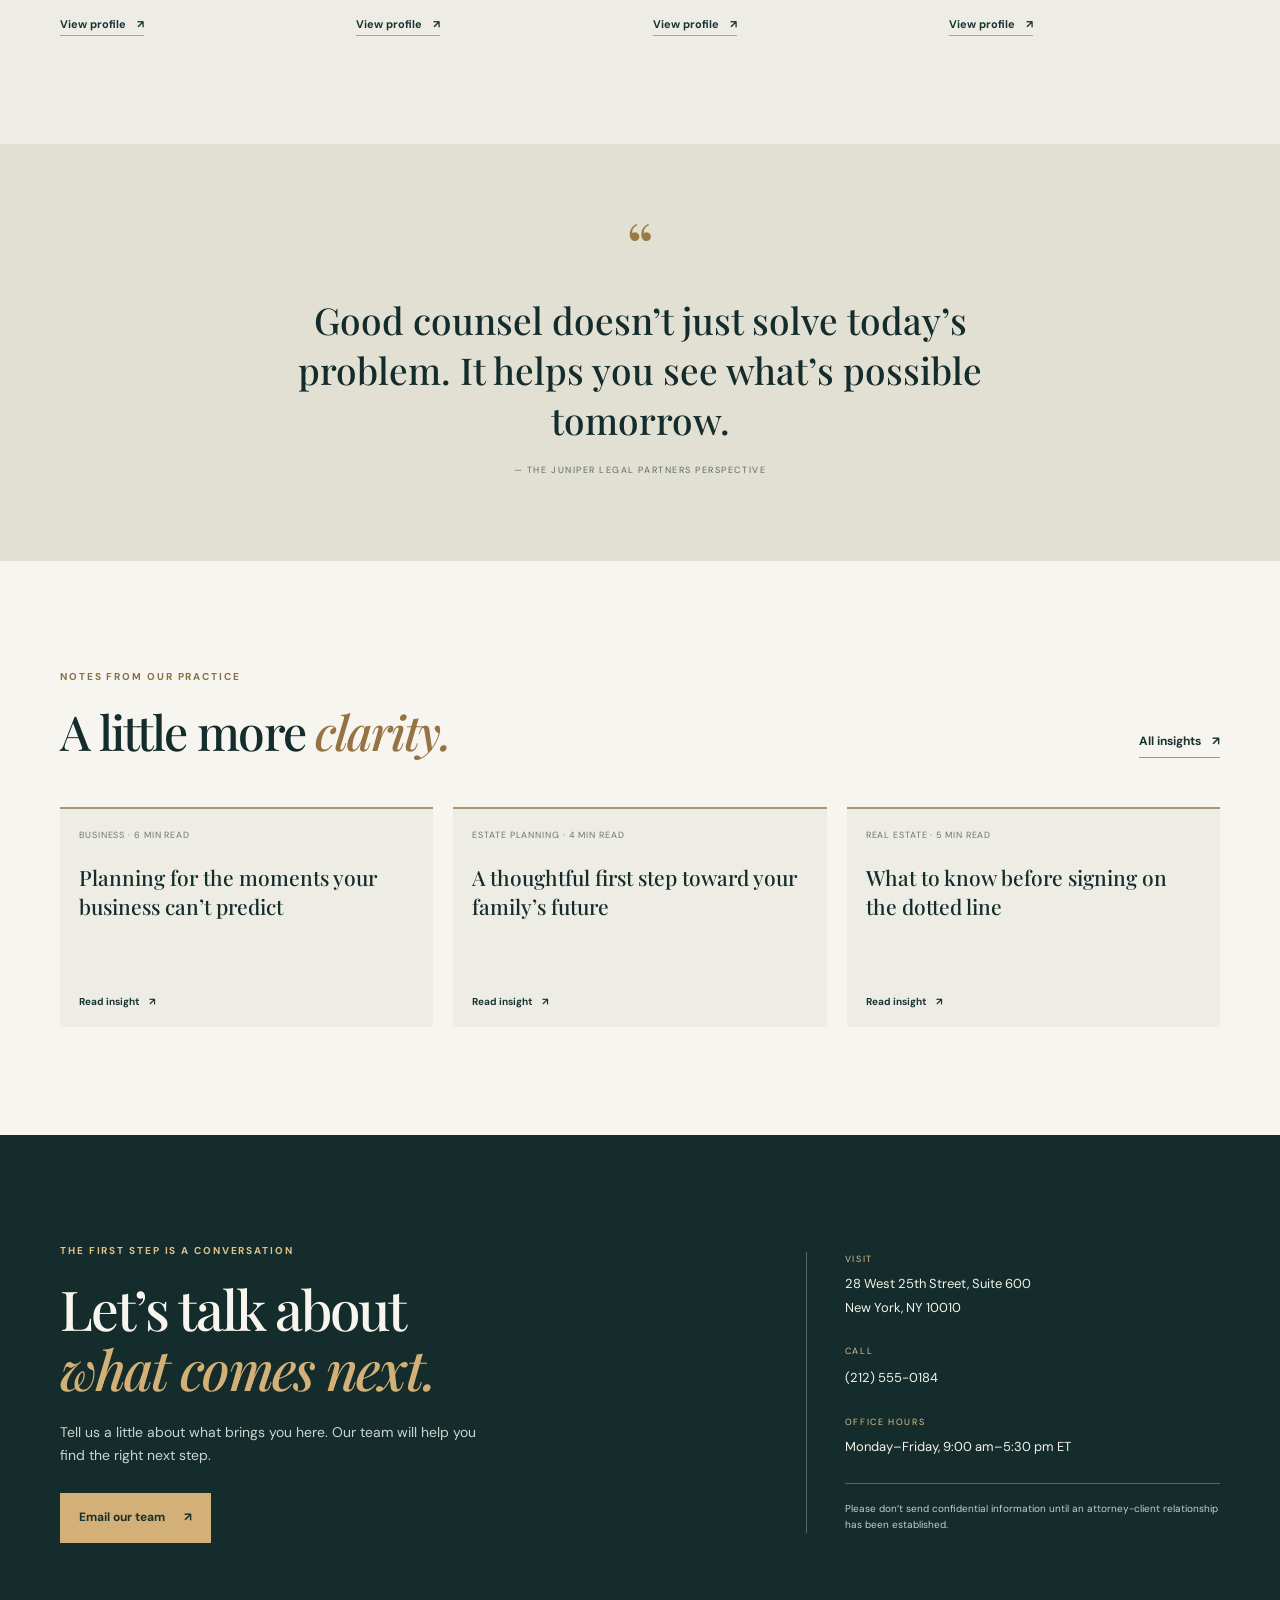
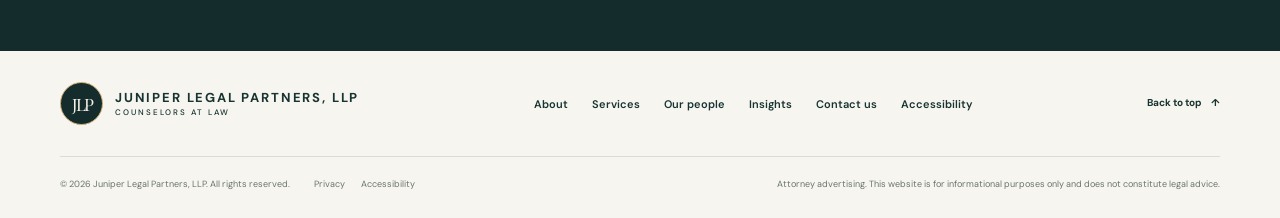
==== commit d9d0575b: "Add files via upload" ====
--- a/index.html
+++ b/index.html
@@ -4,8 +4,8 @@
   <meta charset="utf-8">
   <meta name="viewport" content="width=device-width, initial-scale=1">
   <meta name="theme-color" content="#142c2b">
-  <meta name="description" content="Alder & Rowe is an independent law firm for people and businesses facing consequential moments.">
-  <title>Alder &amp; Rowe | Counsel for what comes next</title>
+  <meta name="description" content="Juniper Legal Partners, LLP is an independent law firm for people and businesses facing consequential moments.">
+  <title>Juniper Legal Partners, LLP | Counsel for what comes next</title>
   <link rel="stylesheet" href="styles.css">
   <script src="script.js" defer></script>
 </head>
@@ -14,7 +14,7 @@
   <header class="site-header">
     <div class="topline"><div class="container topline-inner"><span>Independent counsel. Thoughtful by design.</span><a href="tel:+12125550184">Call our office <span aria-hidden="true">↗</span> <span class="sr-only">at (212) 555-0184</span></a></div></div>
     <div class="container nav-wrap">
-      <a class="brand" href="#home" aria-label="Alder and Rowe home"><span class="brand-mark" aria-hidden="true">A<span>&amp;</span>R</span><span class="brand-name">ALDER <span>&amp;</span> ROWE<small>COUNSELORS AT LAW</small></span></a>
+      <a class="brand" href="#home" aria-label="Juniper Legal Partners, LLP home"><span class="brand-mark" aria-hidden="true">JLP</span><span class="brand-name">JUNIPER LEGAL PARTNERS, LLP<small>COUNSELORS AT LAW</small></span></a>
       <button class="menu-toggle" type="button" aria-expanded="false" aria-controls="primary-nav"><span class="sr-only">Open navigation menu</span><span aria-hidden="true" class="menu-lines"></span></button>
       <nav id="primary-nav" class="primary-nav" aria-label="Main navigation">
         <a href="about.html">About</a><a href="services.html">Services</a><a href="team.html">Our people</a><a href="insights.html">Insights</a><a href="contact.html" class="nav-cta">Contact us <span aria-hidden="true">↗</span></a>
@@ -44,21 +44,22 @@
       <div class="services-footer"><p>Have a question about a matter not listed here?</p><a class="under-link light-link" href="#contact">Talk with our team <span aria-hidden="true">↗</span></a></div>
     </div></section>
 
-    <section class="approach section" aria-labelledby="approach-title"><div class="container approach-grid"><div class="approach-visual" aria-hidden="true"><div class="approach-circle"><span>THE<br>ALDER<br><em>APPROACH</em></span></div><span class="approach-label label-one">Listen closely</span><span class="approach-label label-two">Think clearly</span><span class="approach-label label-three">Move forward</span></div><div class="approach-copy"><p class="eyebrow">A better way to work together</p><h2 id="approach-title">The law is complex.<br><em>Working with us isn’t.</em></h2><p>We pair rigorous legal work with a relationship built on trust. You’ll get straight answers, a responsive team, and a strategy shaped around your goals.</p><ul class="principles"><li><span>01</span><div><strong>People before paperwork</strong><p>We start by listening. Your priorities set the direction.</p></div></li><li><span>02</span><div><strong>Clarity at every step</strong><p>We make the complex understandable and keep you informed.</p></div></li><li><span>03</span><div><strong>Focused on what’s next</strong><p>We measure good counsel by the progress it makes possible.</p></div></li></ul></div></div></section>
+    <section class="approach section" aria-labelledby="approach-title"><div class="container approach-grid"><div class="approach-visual" aria-hidden="true"><div class="approach-circle"><span>THE<br>JUNIPER<br><em>APPROACH</em></span></div><span class="approach-label label-one">Listen closely</span><span class="approach-label label-two">Think clearly</span><span class="approach-label label-three">Move forward</span></div><div class="approach-copy"><p class="eyebrow">A better way to work together</p><h2 id="approach-title">The law is complex.<br><em>Working with us isn’t.</em></h2><p>We pair rigorous legal work with a relationship built on trust. You’ll get straight answers, a responsive team, and a strategy shaped around your goals.</p><ul class="principles"><li><span>01</span><div><strong>People before paperwork</strong><p>We start by listening. Your priorities set the direction.</p></div></li><li><span>02</span><div><strong>Clarity at every step</strong><p>We make the complex understandable and keep you informed.</p></div></li><li><span>03</span><div><strong>Focused on what’s next</strong><p>We measure good counsel by the progress it makes possible.</p></div></li></ul></div></div></section>
 
     <section class="team section" id="team" aria-labelledby="team-title"><div class="container"><div class="section-head team-head"><div><p class="eyebrow">Good people. Good counsel.</p><h2 id="team-title">Meet your <em>team.</em></h2></div><a class="under-link" href="#contact">Meet with us <span aria-hidden="true">↗</span></a></div><div class="team-grid">
-      <article class="person"><div class="portrait portrait-a" role="img" aria-label="Illustrated portrait of Maya Bennett"><span>MB</span></div><p class="person-role">Partner · Business &amp; Corporate</p><h3>Maya Bennett</h3><a href="mailto:maya@alderrowe.example">View profile <span aria-hidden="true">↗</span></a></article>
-      <article class="person"><div class="portrait portrait-b" role="img" aria-label="Illustrated portrait of Daniel Chen"><span>DC</span></div><p class="person-role">Partner · Trusts &amp; Estates</p><h3>Daniel Chen</h3><a href="mailto:daniel@alderrowe.example">View profile <span aria-hidden="true">↗</span></a></article>
-      <article class="person"><div class="portrait portrait-c" role="img" aria-label="Illustrated portrait of Olivia James"><span>OJ</span></div><p class="person-role">Partner · Disputes &amp; Resolution</p><h3>Olivia James</h3><a href="mailto:olivia@alderrowe.example">View profile <span aria-hidden="true">↗</span></a></article>
-    </div></div></section>
+<article class="person"><div class="portrait portrait-a" role="img" aria-label="Portrait placeholder for attorney one"><span>A1</span></div><p class="person-role">Practice Area</p><h3>Attorney Name 01</h3><a href="team.html#attorney-01">View profile <span aria-hidden="true">↗</span></a></article>
+<article class="person"><div class="portrait portrait-b" role="img" aria-label="Portrait placeholder for attorney two"><span>A2</span></div><p class="person-role">Practice Area</p><h3>Attorney Name 02</h3><a href="team.html#attorney-02">View profile <span aria-hidden="true">↗</span></a></article>
+<article class="person"><div class="portrait portrait-c" role="img" aria-label="Portrait placeholder for attorney three"><span>A3</span></div><p class="person-role">Practice Area</p><h3>Attorney Name 03</h3><a href="team.html#attorney-03">View profile <span aria-hidden="true">↗</span></a></article>
+<article class="person"><div class="portrait portrait-d" role="img" aria-label="Portrait placeholder for attorney four"><span>A4</span></div><p class="person-role">Practice Area</p><h3>Attorney Name 04</h3><a href="team.html#attorney-04">View profile <span aria-hidden="true">↗</span></a></article>
+</div></div></div></section>
 
-    <section class="quote-band" aria-label="Our perspective"><div class="container quote-inner"><span class="quote-mark" aria-hidden="true">“</span><blockquote>Good counsel doesn’t just solve today’s problem. It helps you see what’s possible tomorrow.</blockquote><p>— THE ALDER &amp; ROWE PERSPECTIVE</p></div></section>
+    <section class="quote-band" aria-label="Our perspective"><div class="container quote-inner"><span class="quote-mark" aria-hidden="true">“</span><blockquote>Good counsel doesn’t just solve today’s problem. It helps you see what’s possible tomorrow.</blockquote><p>— THE JUNIPER LEGAL PARTNERS PERSPECTIVE</p></div></section>
 
     <section class="insights section" id="insights" aria-labelledby="insights-title"><div class="container"><div class="section-head team-head"><div><p class="eyebrow">Notes from our practice</p><h2 id="insights-title">A little more <em>clarity.</em></h2></div><a class="under-link" href="#contact">All insights <span aria-hidden="true">↗</span></a></div><div class="insight-grid"><article class="insight-card"><span class="insight-tag">BUSINESS · 6 MIN READ</span><h3>Planning for the moments your business can’t predict</h3><a href="#contact" aria-label="Read: Planning for the moments your business can’t predict">Read insight <span aria-hidden="true">↗</span></a></article><article class="insight-card"><span class="insight-tag">ESTATE PLANNING · 4 MIN READ</span><h3>A thoughtful first step toward your family’s future</h3><a href="#contact" aria-label="Read: A thoughtful first step toward your family’s future">Read insight <span aria-hidden="true">↗</span></a></article><article class="insight-card"><span class="insight-tag">REAL ESTATE · 5 MIN READ</span><h3>What to know before signing on the dotted line</h3><a href="#contact" aria-label="Read: What to know before signing on the dotted line">Read insight <span aria-hidden="true">↗</span></a></article></div></div></section>
 
-    <section class="contact section" id="contact" aria-labelledby="contact-title"><div class="container contact-grid"><div><p class="eyebrow light">The first step is a conversation</p><h2 id="contact-title">Let’s talk about<br><em>what comes next.</em></h2><p class="contact-copy">Tell us a little about what brings you here. Our team will help you find the right next step.</p><a class="button button-gold" href="mailto:hello@alderrowe.example">Email our team <span aria-hidden="true">↗</span></a></div><div class="contact-details"><div><span class="detail-label">VISIT</span><address>28 West 25th Street, Suite 600<br>New York, NY 10010</address></div><div><span class="detail-label">CALL</span><a href="tel:+12125550184">(212) 555-0184</a></div><div><span class="detail-label">OFFICE HOURS</span><p>Monday–Friday, 9:00 am–5:30 pm ET</p></div><p class="contact-note">Please don’t send confidential information until an attorney-client relationship has been established.</p></div></div></section>
+    <section class="contact section" id="contact" aria-labelledby="contact-title"><div class="container contact-grid"><div><p class="eyebrow light">The first step is a conversation</p><h2 id="contact-title">Let’s talk about<br><em>what comes next.</em></h2><p class="contact-copy">Tell us a little about what brings you here. Our team will help you find the right next step.</p><a class="button button-gold" href="mailto:hello@juniperlegal.example">Email our team <span aria-hidden="true">↗</span></a></div><div class="contact-details"><div><span class="detail-label">VISIT</span><address>28 West 25th Street, Suite 600<br>New York, NY 10010</address></div><div><span class="detail-label">CALL</span><a href="tel:+12125550184">(212) 555-0184</a></div><div><span class="detail-label">OFFICE HOURS</span><p>Monday–Friday, 9:00 am–5:30 pm ET</p></div><p class="contact-note">Please don’t send confidential information until an attorney-client relationship has been established.</p></div></div></section>
   </main>
 
-  <footer class="footer"><div class="container footer-main"><a class="brand footer-brand" href="index.html" aria-label="Alder and Rowe home"><span class="brand-mark" aria-hidden="true">A<span>&amp;</span>R</span><span class="brand-name">ALDER <span>&amp;</span> ROWE<small>COUNSELORS AT LAW</small></span></a><nav aria-label="Footer navigation"><a href="about.html">About</a><a href="services.html">Services</a><a href="team.html">Our people</a><a href="insights.html">Insights</a><a href="contact.html">Contact us</a></nav><a class="back-top" href="#home">Back to top <span aria-hidden="true">↑</span></a></div><div class="container footer-bottom"><p>© <span id="year">2026</span> Alder &amp; Rowe. All rights reserved.</p><div><a href="contact.html">Privacy</a><a href="contact.html">Accessibility</a></div><p class="disclaimer">Attorney advertising. This website is for informational purposes only and does not constitute legal advice.</p></div></footer>
+  <footer class="footer"><div class="container footer-main"><a class="brand footer-brand" href="index.html" aria-label="Juniper Legal Partners, LLP home"><span class="brand-mark" aria-hidden="true">JLP</span><span class="brand-name">JUNIPER LEGAL PARTNERS, LLP<small>COUNSELORS AT LAW</small></span></a><nav aria-label="Footer navigation"><a href="about.html">About</a><a href="services.html">Services</a><a href="team.html">Our people</a><a href="insights.html">Insights</a><a href="contact.html">Contact us</a><a href="accessibility.html">Accessibility</a></nav><a class="back-top" href="#home">Back to top <span aria-hidden="true">↑</span></a></div><div class="container footer-bottom"><p>© <span id="year">2026</span> Juniper Legal Partners, LLP. All rights reserved.</p><div><a href="contact.html">Privacy</a><a href="accessibility.html">Accessibility</a></div><p class="disclaimer">Attorney advertising. This website is for informational purposes only and does not constitute legal advice.</p></div></footer>
 </body>
 </html>
--- a/styles.css
+++ b/styles.css
@@ -11,3 +11,6 @@
 .page-hero{background:var(--deep);color:#f8f6ef;padding:76px 0 82px;position:relative;overflow:hidden}.page-hero:after{content:"";position:absolute;width:380px;height:380px;border:1px solid #52645a;border-radius:50%;right:8%;top:-115px;box-shadow:0 0 0 45px #142c2b,0 0 0 46px #52645a,0 0 0 90px #142c2b,0 0 0 91px #52645a;opacity:.6}.page-hero-inner{position:relative;z-index:1}.page-hero h1{font:500 clamp(43px,6vw,70px)/1.08 var(--serif);letter-spacing:-.03em;margin:0;max-width:750px}.page-hero h1 em{color:var(--gold);font-weight:500}.page-hero-inner>p:last-child{font-size:15px;color:#d4ddda;max-width:540px;margin:20px 0 0}.page-content{padding-top:85px}.page-lead{display:grid;grid-template-columns:.8fr 1fr 1.2fr;gap:32px;margin-bottom:54px;align-items:start}.page-lead .eyebrow{margin-top:10px}.page-lead h2{font:500 clamp(30px,3.6vw,43px)/1.15 var(--serif);letter-spacing:-.025em;margin:0;color:var(--deep)}.page-lead h2 em{color:#957343}.page-lead>div p{font-size:13px;color:#566762;margin:0 0 14px}.detail-grid{display:grid;grid-template-columns:repeat(3,1fr);gap:18px;margin-bottom:66px}.detail-card{padding:25px 24px 28px;background:#eeede5;border-top:2px solid #ad956d}.detail-number{font-size:10px;letter-spacing:.1em;color:#8d6b3a}.detail-card h3,.contact-methods h3{font:500 22px var(--serif);margin:17px 0 9px}.detail-card p{font-size:12px;color:#596a64;margin:0}.page-callout{background:var(--deep);color:#f8f6ef;padding:34px 38px;display:flex;align-items:center;justify-content:space-between;gap:25px;margin-top:66px}.page-callout .eyebrow{margin-bottom:10px}.page-callout h2{font:500 clamp(26px,3.4vw,37px)/1.2 var(--serif);margin:0;color:#f8f6ef}.practice-list{border-top:1px solid #c9cfc7}.practice-row{display:grid;grid-template-columns:42px 1fr auto;gap:23px;padding:29px 0;border-bottom:1px solid #c9cfc7;align-items:start}.practice-row h3{font:500 25px var(--serif);color:var(--deep);margin:0 0 10px}.practice-row p,.practice-row li{font-size:12px;color:#596a64}.practice-row p{max-width:720px;margin:0 0 10px}.practice-row ul{margin:0;padding-left:18px;columns:2;max-width:760px}.practice-row li{padding:3px 10px 3px 0}.practice-row .under-link{margin-top:4px;white-space:nowrap}.practice-note{margin:26px 0 0;color:#596a64;font-size:11px}.team-detail-grid{display:grid;grid-template-columns:1fr 1fr;gap:45px 28px}.team-detail{display:grid;grid-template-columns:.82fr 1.18fr;gap:22px;align-items:start}.team-detail .portrait{height:250px}.team-detail-copy .person-role{margin-top:3px}.team-detail-copy h3{font:500 25px var(--serif);margin:5px 0 12px}.team-detail-copy>p:not(.person-role){font-size:11px;color:#596a64;margin:0 0 12px}.team-detail-copy .under-link{margin-top:4px}.article-list{border-top:1px solid #c9cfc7}.insight-article{padding:31px 0 35px;border-bottom:1px solid #c9cfc7;max-width:870px}.article-meta{display:flex;justify-content:space-between;color:#6b7770;font-size:9px;letter-spacing:.12em}.article-article h3,.insight-article h3{font:500 clamp(23px,3vw,32px)/1.3 var(--serif);color:var(--deep);margin:16px 0}.insight-article p{font-size:13px;line-height:1.8;color:#566762;max-width:780px}.insight-article .under-link{margin-top:6px}.contact-page-grid{display:grid;grid-template-columns:1.1fr .9fr;gap:12%;align-items:start}.contact-methods article{padding:0 0 20px;margin:0 0 20px;border-bottom:1px solid #c9cfc7}.contact-methods h3{margin:7px 0}.contact-methods p,.contact-methods address{font-style:normal;font-size:12px;line-height:1.8;color:#596a64;margin:0}.contact-methods a{text-decoration:underline;text-underline-offset:3px}.contact-aside{background:var(--deep);color:#f8f6ef;padding:28px 30px}.contact-aside .eyebrow{margin-bottom:10px}.contact-aside h3{font:500 27px var(--serif);margin:0 0 15px}.contact-aside ol{padding-left:19px;margin:0}.contact-aside li,.contact-aside>p:last-child{font-size:11px;color:#d4ddda;padding:0 0 11px 4px}.contact-aside>p:last-child{border-top:1px solid #536b64;padding-top:14px;margin-bottom:0}
 @media(max-width:800px){.page-lead{grid-template-columns:.7fr 1.3fr;gap:17px 24px}.page-lead .eyebrow{grid-column:1/-1;margin:0}.page-lead h2{font-size:36px}.page-lead>div p{font-size:12px}.team-detail-grid{grid-template-columns:1fr}.team-detail{grid-template-columns:.7fr 1.3fr}.page-hero:after{right:-120px}}
 @media(max-width:600px){.page-hero{padding:58px 0 63px}.page-hero:after{width:260px;height:260px;right:-145px;top:-75px}.page-hero-inner>p:last-child{font-size:13px;max-width:320px}.page-content{padding-top:60px}.page-lead{grid-template-columns:1fr;gap:15px;margin-bottom:35px}.page-lead .eyebrow{grid-column:auto}.page-lead h2{font-size:34px}.page-lead>div p{font-size:12px}.detail-grid{grid-template-columns:1fr;gap:12px;margin-bottom:42px}.detail-card{padding:20px}.detail-card h3{margin:10px 0 6px}.page-callout{align-items:flex-start;flex-direction:column;padding:26px 22px;margin-top:45px}.practice-row{grid-template-columns:25px 1fr;gap:12px;padding:23px 0}.practice-row h3{font-size:22px}.practice-row .under-link{grid-column:2;margin-top:5px}.practice-row ul{columns:1}.team-detail{grid-template-columns:1fr;gap:14px}.team-detail .portrait{height:270px}.team-detail-copy h3{font-size:23px}.contact-page-grid{grid-template-columns:1fr;gap:25px}.contact-aside{padding:23px}.article-meta{font-size:8px}}
+.team-grid{grid-template-columns:repeat(4,minmax(0,1fr))}.portrait-d{background:#d7ddd3}.portrait-d:before{background:linear-gradient(130deg,#d8b798,#795746);box-shadow:0 124px 0 39px #354c43}.portrait-d:after{background:#ebe4d9}.access-copy{max-width:760px;margin-top:54px}.access-copy h2{font:500 clamp(26px,3.3vw,36px)/1.25 var(--serif);color:var(--deep);margin:0 0 14px}.access-copy p{color:#566762;font-size:13px}.access-copy .under-link{margin-top:5px}
+@media(max-width:900px){.team-grid{grid-template-columns:repeat(2,minmax(0,1fr))}}
+@media(max-width:700px){.team-grid{grid-template-columns:1fr}}
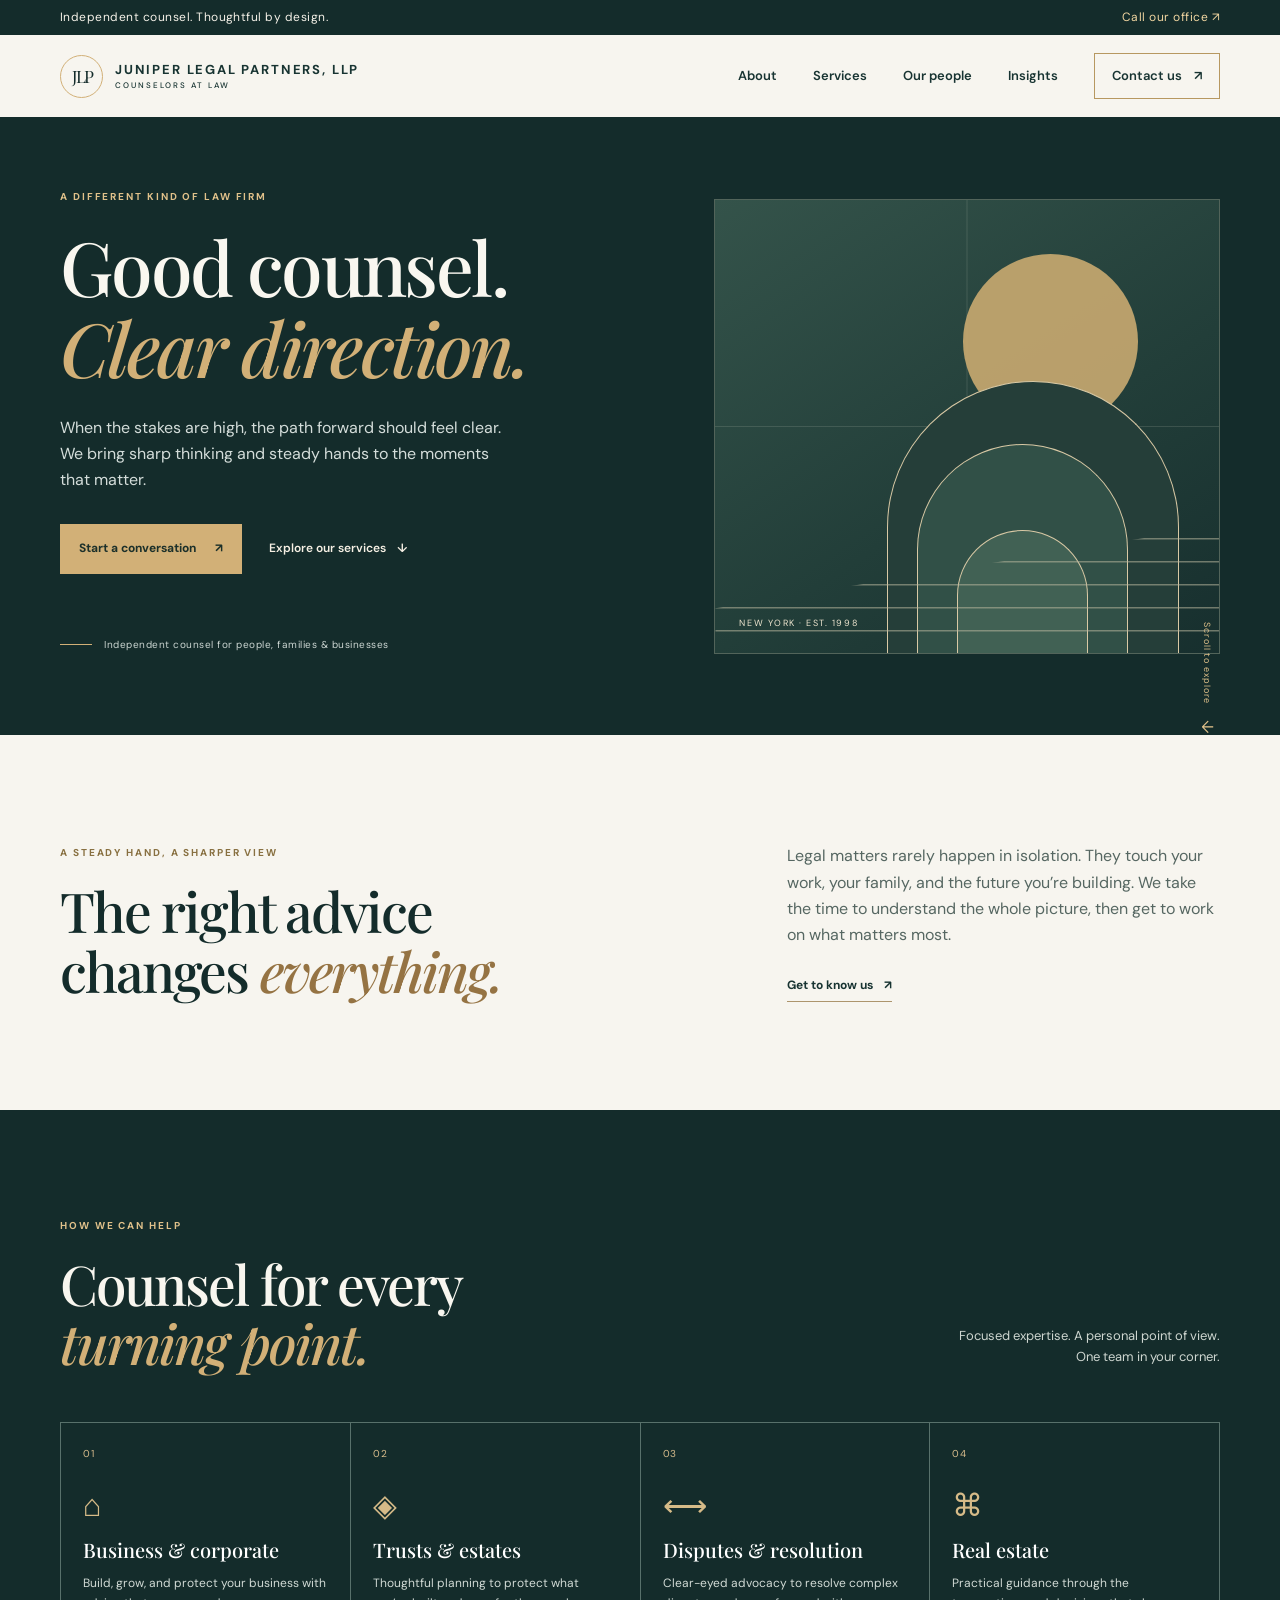
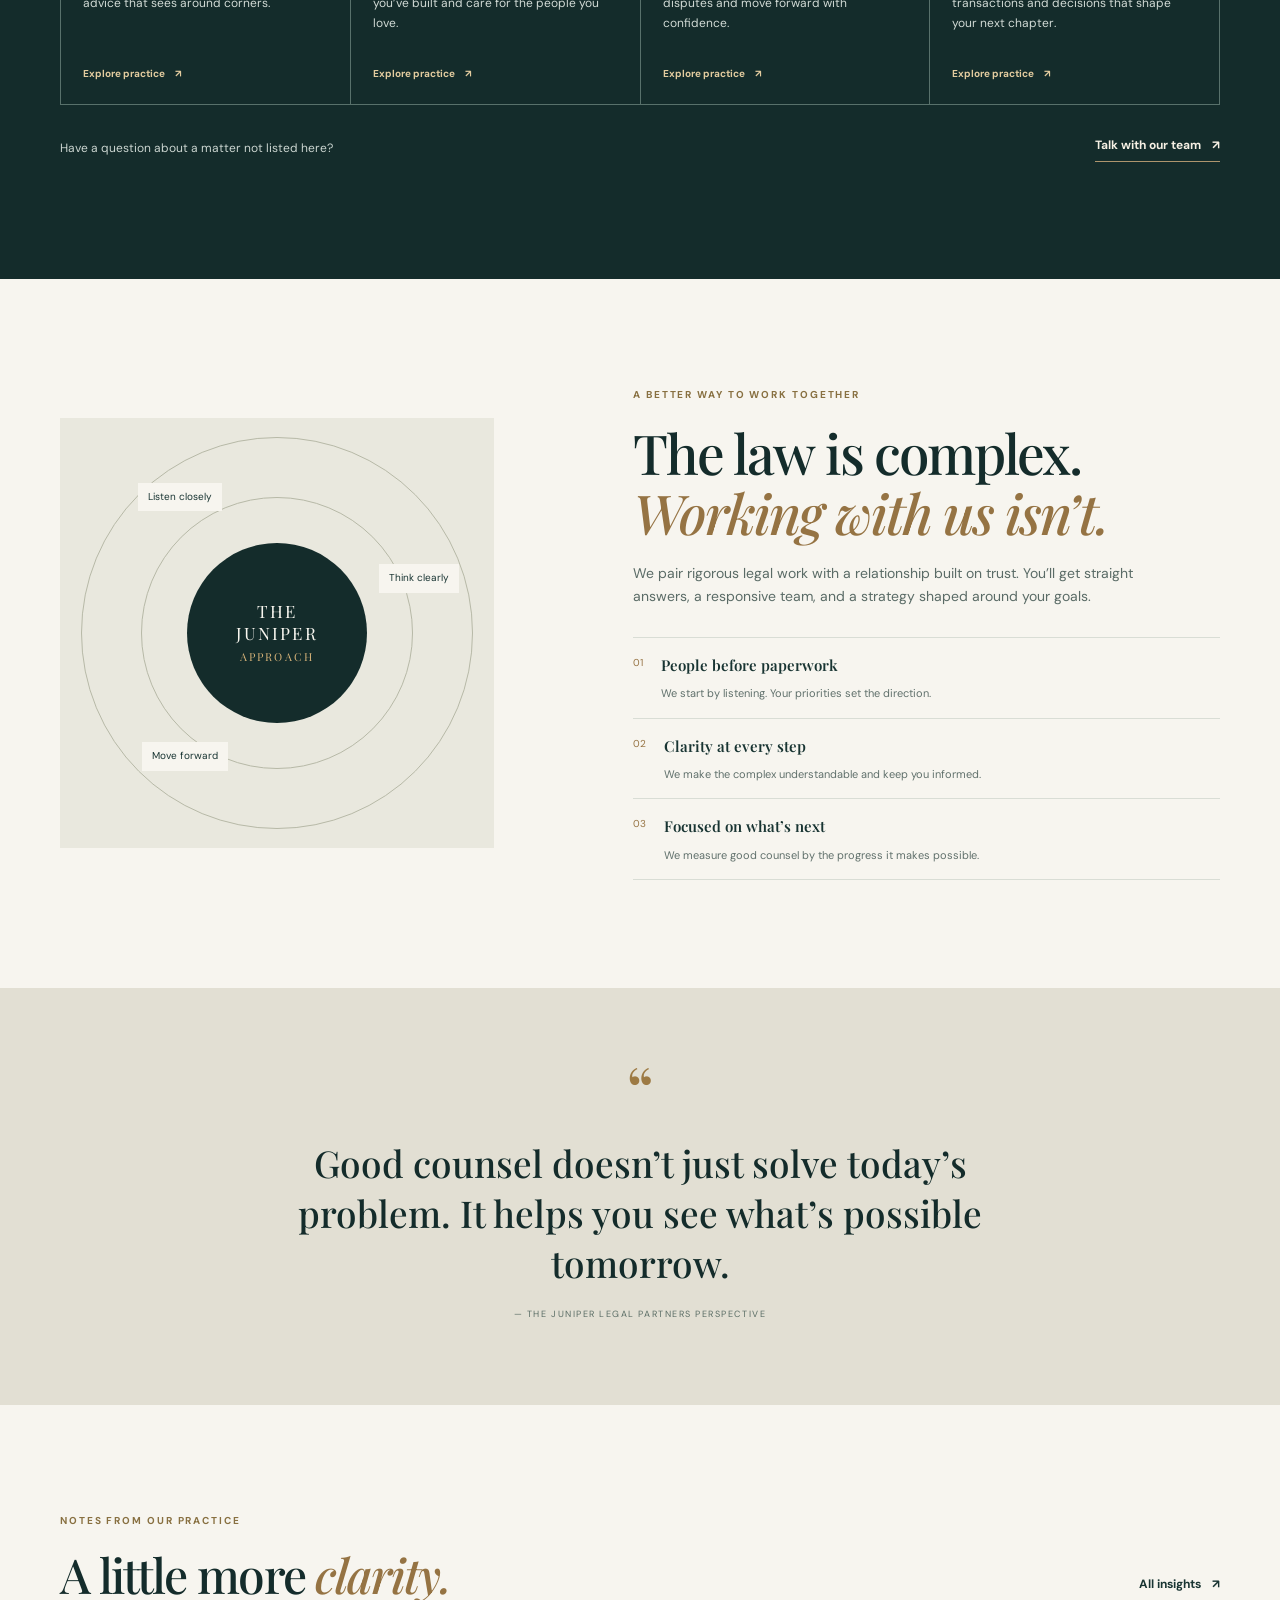
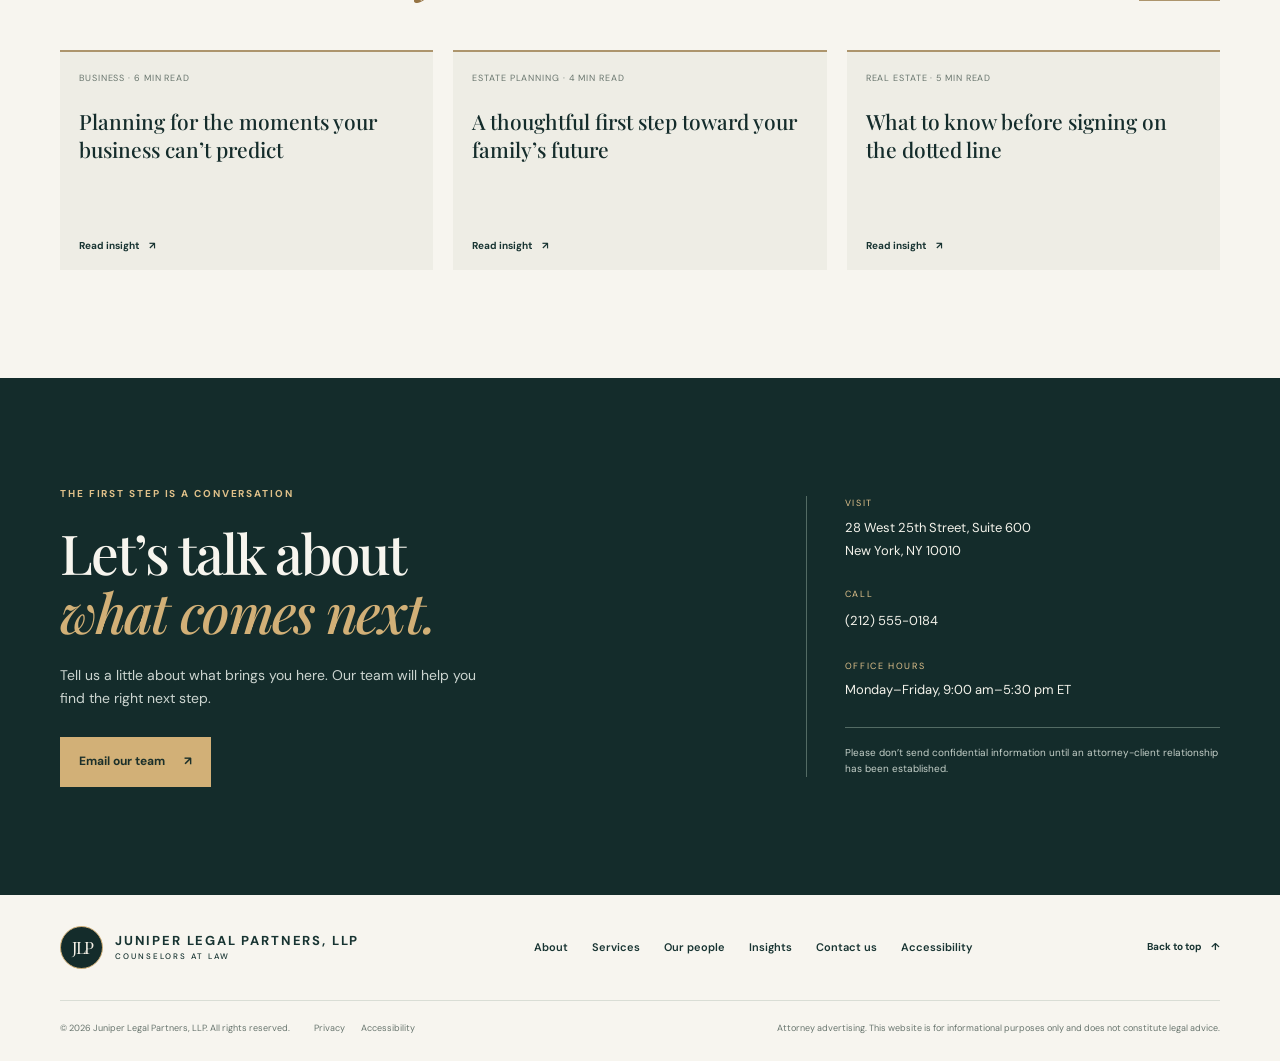
==== commit 4ccdb0ad: "Add files via upload" ====
--- a/index.html
+++ b/index.html
@@ -1,6 +1,7 @@
 <!doctype html>
 <html lang="en">
 <head>
+  <link rel="icon" type="image/png" href="favicon.png">
   <meta charset="utf-8">
   <meta name="viewport" content="width=device-width, initial-scale=1">
   <meta name="theme-color" content="#142c2b">
@@ -46,13 +47,6 @@
 
     <section class="approach section" aria-labelledby="approach-title"><div class="container approach-grid"><div class="approach-visual" aria-hidden="true"><div class="approach-circle"><span>THE<br>JUNIPER<br><em>APPROACH</em></span></div><span class="approach-label label-one">Listen closely</span><span class="approach-label label-two">Think clearly</span><span class="approach-label label-three">Move forward</span></div><div class="approach-copy"><p class="eyebrow">A better way to work together</p><h2 id="approach-title">The law is complex.<br><em>Working with us isn’t.</em></h2><p>We pair rigorous legal work with a relationship built on trust. You’ll get straight answers, a responsive team, and a strategy shaped around your goals.</p><ul class="principles"><li><span>01</span><div><strong>People before paperwork</strong><p>We start by listening. Your priorities set the direction.</p></div></li><li><span>02</span><div><strong>Clarity at every step</strong><p>We make the complex understandable and keep you informed.</p></div></li><li><span>03</span><div><strong>Focused on what’s next</strong><p>We measure good counsel by the progress it makes possible.</p></div></li></ul></div></div></section>
 
-    <section class="team section" id="team" aria-labelledby="team-title"><div class="container"><div class="section-head team-head"><div><p class="eyebrow">Good people. Good counsel.</p><h2 id="team-title">Meet your <em>team.</em></h2></div><a class="under-link" href="#contact">Meet with us <span aria-hidden="true">↗</span></a></div><div class="team-grid">
-<article class="person"><div class="portrait portrait-a" role="img" aria-label="Portrait placeholder for attorney one"><span>A1</span></div><p class="person-role">Practice Area</p><h3>Attorney Name 01</h3><a href="team.html#attorney-01">View profile <span aria-hidden="true">↗</span></a></article>
-<article class="person"><div class="portrait portrait-b" role="img" aria-label="Portrait placeholder for attorney two"><span>A2</span></div><p class="person-role">Practice Area</p><h3>Attorney Name 02</h3><a href="team.html#attorney-02">View profile <span aria-hidden="true">↗</span></a></article>
-<article class="person"><div class="portrait portrait-c" role="img" aria-label="Portrait placeholder for attorney three"><span>A3</span></div><p class="person-role">Practice Area</p><h3>Attorney Name 03</h3><a href="team.html#attorney-03">View profile <span aria-hidden="true">↗</span></a></article>
-<article class="person"><div class="portrait portrait-d" role="img" aria-label="Portrait placeholder for attorney four"><span>A4</span></div><p class="person-role">Practice Area</p><h3>Attorney Name 04</h3><a href="team.html#attorney-04">View profile <span aria-hidden="true">↗</span></a></article>
-</div></div></div></section>
-
     <section class="quote-band" aria-label="Our perspective"><div class="container quote-inner"><span class="quote-mark" aria-hidden="true">“</span><blockquote>Good counsel doesn’t just solve today’s problem. It helps you see what’s possible tomorrow.</blockquote><p>— THE JUNIPER LEGAL PARTNERS PERSPECTIVE</p></div></section>
 
     <section class="insights section" id="insights" aria-labelledby="insights-title"><div class="container"><div class="section-head team-head"><div><p class="eyebrow">Notes from our practice</p><h2 id="insights-title">A little more <em>clarity.</em></h2></div><a class="under-link" href="#contact">All insights <span aria-hidden="true">↗</span></a></div><div class="insight-grid"><article class="insight-card"><span class="insight-tag">BUSINESS · 6 MIN READ</span><h3>Planning for the moments your business can’t predict</h3><a href="#contact" aria-label="Read: Planning for the moments your business can’t predict">Read insight <span aria-hidden="true">↗</span></a></article><article class="insight-card"><span class="insight-tag">ESTATE PLANNING · 4 MIN READ</span><h3>A thoughtful first step toward your family’s future</h3><a href="#contact" aria-label="Read: A thoughtful first step toward your family’s future">Read insight <span aria-hidden="true">↗</span></a></article><article class="insight-card"><span class="insight-tag">REAL ESTATE · 5 MIN READ</span><h3>What to know before signing on the dotted line</h3><a href="#contact" aria-label="Read: What to know before signing on the dotted line">Read insight <span aria-hidden="true">↗</span></a></article></div></div></section>
--- a/styles.css
+++ b/styles.css
@@ -14,3 +14,4 @@
 .team-grid{grid-template-columns:repeat(4,minmax(0,1fr))}.portrait-d{background:#d7ddd3}.portrait-d:before{background:linear-gradient(130deg,#d8b798,#795746);box-shadow:0 124px 0 39px #354c43}.portrait-d:after{background:#ebe4d9}.access-copy{max-width:760px;margin-top:54px}.access-copy h2{font:500 clamp(26px,3.3vw,36px)/1.25 var(--serif);color:var(--deep);margin:0 0 14px}.access-copy p{color:#566762;font-size:13px}.access-copy .under-link{margin-top:5px}
 @media(max-width:900px){.team-grid{grid-template-columns:repeat(2,minmax(0,1fr))}}
 @media(max-width:700px){.team-grid{grid-template-columns:1fr}}
+.portrait.has-photo{background:#e3e2da}.portrait.has-photo:before,.portrait.has-photo:after{display:none}.attorney-photo{display:block;width:100%;height:100%;object-fit:cover;object-position:center 24%}
